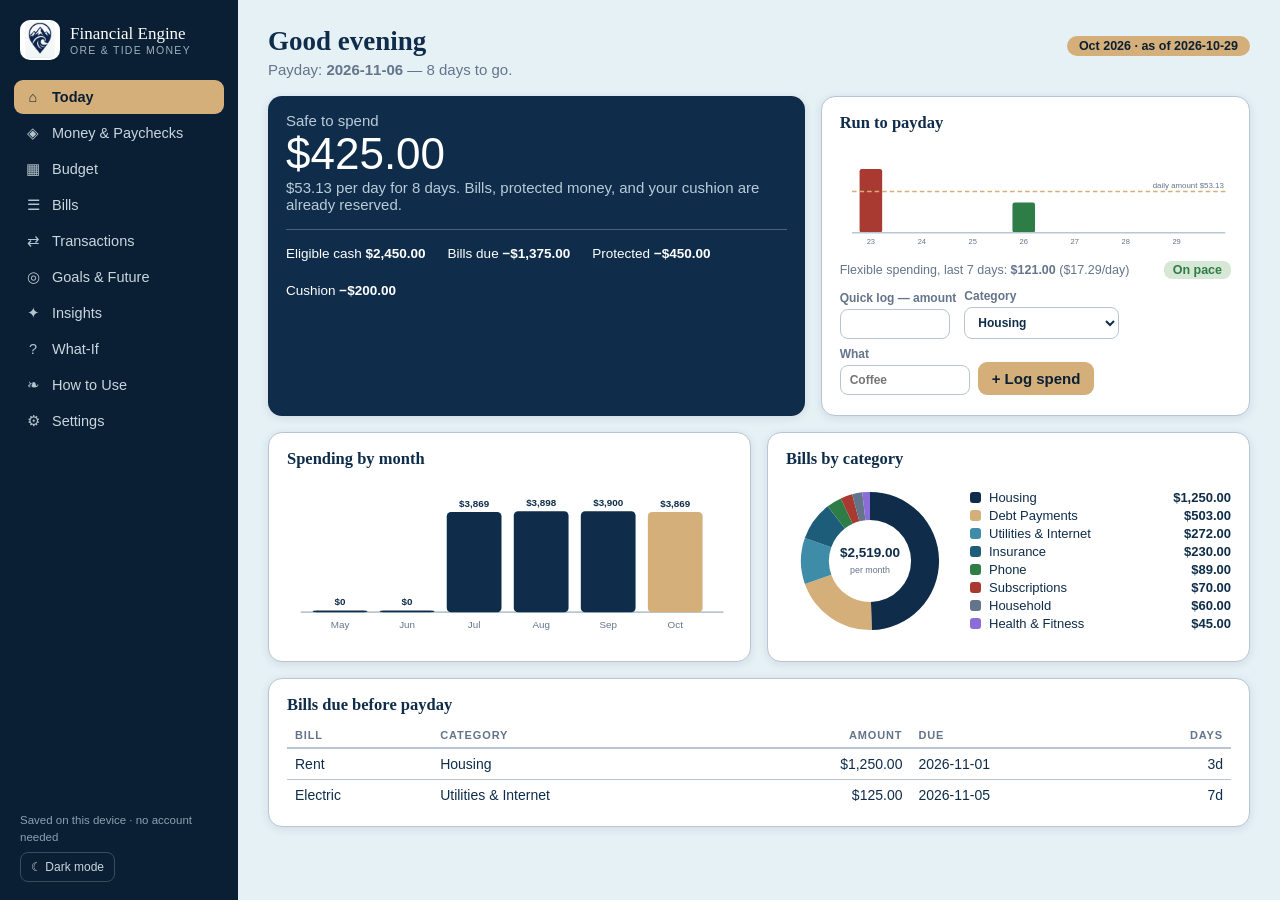
==== index.html @ 170adc19 "Rename financial-engine-app.html to index.html" ====
<!DOCTYPE html>
<html lang="en">
<head>
<meta charset="UTF-8">
<meta name="viewport" content="width=device-width, initial-scale=1.0">
<link rel="icon" href="[data-uri]">
<title>Ore &amp; Tide Financial Engine — Your Financial Roadmap</title>
<style>
:root{
  --bg:#E6F1F6; --panel:#FFFFFF; --panel2:#F5F7F9; --ink:#0F2D4A; --ink2:#64748B;
  --line:#B7C6D2; --gold:#D4AF7A; --gold-soft:#F7ECD9; --green:#2E7D46; --green-bg:#D6E7D6;
  --red:#A83A32; --red-bg:#F6DEDB; --navy:#0F2D4A; --navy-d:#0A1F33; --accent:#0F2D4A;
  --shadow:0 2px 10px rgba(18,34,46,.10); --radius:14px;
}
body.dark{
  --bg:#081826; --panel:#0F2D4A; --panel2:#14334F; --ink:#EAF2F7; --ink2:#9FB4C4;
  --line:#2A4258; --gold:#D4AF7A; --gold-soft:#3A3220; --green:#5CB87A; --green-bg:#1E3A2A;
  --red:#E08A83; --red-bg:#402825; --accent:#D4AF7A; --shadow:0 2px 10px rgba(0,0,0,.4);
}
*{box-sizing:border-box}
html,body{margin:0;padding:0}
body{background:var(--bg);color:var(--ink);font-family:-apple-system,"Segoe UI",Roboto,Helvetica,Arial,sans-serif;font-size:15px}
h1,h2,h3,.serif{font-family:Georgia,"Times New Roman",serif}
a{color:var(--gold)}
button{font:inherit;cursor:pointer}
input,select{font:inherit;color:var(--ink);background:var(--panel);border:1px solid var(--line);border-radius:8px;padding:7px 9px}
input:focus,select:focus{outline:2px solid var(--gold);outline-offset:0}
.wrap{display:flex;min-height:100vh}
/* ---------- sidebar ---------- */
.side{width:238px;flex:0 0 238px;background:var(--navy-d);color:#DCE5EC;display:flex;flex-direction:column;padding:18px 14px;position:sticky;top:0;height:100vh}
body.dark .side{background:#0B1219}
.brand{display:flex;gap:10px;align-items:center;padding:2px 6px 14px}
.brand .mark{width:40px;height:40px;border-radius:10px;object-fit:cover;background:#fff;padding:2px}
.brand .bname{font-family:Georgia,serif;font-size:17px;line-height:1.15;color:#fff}
.brand .bsub{font-size:10.5px;letter-spacing:.12em;text-transform:uppercase;color:#9FB0BC}
.nav{display:flex;flex-direction:column;gap:2px;margin-top:6px}
.nav button{display:flex;align-items:center;gap:10px;background:none;border:0;color:#C9D6DF;text-align:left;padding:9px 10px;border-radius:9px;font-size:14.5px}
.nav button:hover{background:rgba(255,255,255,.07)}
.nav button.on{background:var(--gold);color:#0A1F33;font-weight:600}
.nav .ico{width:18px;text-align:center;opacity:.9}
.side .foot{margin-top:auto;font-size:11.5px;color:#8CA0AE;line-height:1.5;padding:8px 6px 0}
.side .foot button{background:none;border:1px solid #3A4C5B;color:#C9D6DF;border-radius:8px;padding:5px 10px;font-size:12px;margin-top:6px}
/* ---------- main ---------- */
.main{flex:1;padding:26px 30px 60px;max-width:1180px;margin:0 auto;width:100%}
.view{display:none}
.view.on{display:block}
.vhead{display:flex;align-items:baseline;justify-content:space-between;gap:14px;flex-wrap:wrap;margin-bottom:4px}
.vhead h2{font-size:27px;margin:0}
.vsub{color:var(--ink2);margin:2px 0 18px}
.grid{display:grid;gap:16px}
.g2{grid-template-columns:repeat(2,1fr)}
.g3{grid-template-columns:repeat(3,1fr)}
.g4{grid-template-columns:repeat(4,1fr)}
@media(max-width:980px){.g4{grid-template-columns:repeat(2,1fr)}.g3{grid-template-columns:1fr}.g2{grid-template-columns:1fr}
  .side{width:64px;flex-basis:64px;padding:14px 8px}.side .bname,.side .bsub,.side .foot,.nav button span.lbl{display:none}
  .nav button{justify-content:center}.main{padding:18px 14px 50px}}
.card{background:var(--panel);border:1px solid var(--line);border-radius:var(--radius);box-shadow:var(--shadow);padding:16px 18px}
.card h3{margin:0 0 8px;font-size:16.5px}
.kpi .lab{font-size:11px;letter-spacing:.1em;text-transform:uppercase;color:var(--ink2);font-weight:700}
.kpi .val{font-size:29px;font-weight:700;margin-top:3px;font-family:Georgia,serif}
.kpi .note{font-size:12.5px;color:var(--ink2);margin-top:2px}
.hero{background:var(--navy);color:#fff;border:none}
body.dark .hero{background:#0E1A24}
.hero .lab{color:#B9CBD8}
.hero .val{color:#fff;font-size:44px}
.hero .note{color:#B9CBD8}
.pill{display:inline-block;background:var(--gold);color:#0A1F33;font-weight:700;border-radius:999px;padding:3px 12px;font-size:12.5px}
.ok{color:var(--green)} .bad{color:var(--red)}
.badge-ok{background:var(--green-bg);color:var(--green);border-radius:8px;padding:2px 9px;font-weight:700;font-size:12.5px}
.badge-bad{background:var(--red-bg);color:var(--red);border-radius:8px;padding:2px 9px;font-weight:700;font-size:12.5px}
table{width:100%;border-collapse:collapse;font-size:14px}
th{ text-align:left;font-size:11px;letter-spacing:.08em;text-transform:uppercase;color:var(--ink2);padding:6px 8px;border-bottom:2px solid var(--line)}
td{padding:7px 8px;border-bottom:1px solid var(--line);vertical-align:middle}
tr:last-child td{border-bottom:none}
.num{text-align:right;font-variant-numeric:tabular-nums}
.btn{background:var(--navy);color:#fff;border:0;border-radius:9px;padding:8px 14px;font-weight:600}
body.dark .btn{background:var(--gold);color:#0A1F33}
.btn.gold{background:var(--gold);color:#0A1F33}
.btn.ghost{background:none;color:var(--ink);border:1px solid var(--line)}
.btn.sm{padding:4px 10px;font-size:13px;border-radius:7px}
.btn.danger{background:none;color:var(--red);border:1px solid var(--red)}
form.row{display:flex;gap:8px;flex-wrap:wrap;align-items:end;margin:10px 0 4px}
form.row label{display:flex;flex-direction:column;gap:4px;font-size:12px;font-weight:600;color:var(--ink2)}
.progress{height:12px;background:var(--panel2);border-radius:99px;overflow:hidden}
.progress>i{display:block;height:100%;background:var(--gold)}
.bar-note{font-size:12px;color:var(--ink2)}
.meter{height:10px;background:var(--panel2);border-radius:99px;overflow:hidden}
.meter>i{display:block;height:100%;background:var(--green)}
.meter.hot>i{background:var(--red)}
.callout{background:var(--panel2);border:1px solid var(--line);border-radius:var(--radius);padding:13px 16px;font-size:14px}
.callout b{color:var(--ink)}
ul.tight{margin:6px 0;padding-left:19px} ul.tight li{margin:4px 0}
.small{font-size:12.5px;color:var(--ink2)}
.hr{height:1px;background:var(--line);margin:16px 0}
.tag{font-size:11px;font-weight:700;letter-spacing:.06em;text-transform:uppercase;background:var(--panel2);border:1px solid var(--line);padding:2px 8px;border-radius:99px;color:var(--ink2)}
select.cadence{font-weight:700}
svg text{font-family:-apple-system,"Segoe UI",Roboto,Arial,sans-serif}
@media print{.side{display:none}.main{padding:0}.card{box-shadow:none}}
</style>
</head>
<body>
<div class="wrap">
  <aside class="side">
    <div class="brand">
      <img class="mark" src="[data-uri]" alt="Ore &amp; Tide logo">
      <div>
        <div class="bname">Financial Engine</div>
        <div class="bsub">Ore &amp; Tide Money</div>
      </div>
    </div>
    <nav class="nav" id="nav"></nav>
    <div class="foot">
      <div id="savedNote">Saved on this device · no account needed</div>
      <button id="themeBtn" type="button">☾ Dark mode</button>
    </div>
  </aside>
  <main class="main" id="main"></main>
</div>
<script>
"use strict";
/* ============================================================
   Ore & Tide Financial Engine — single-file app
   All data lives in this browser (localStorage). No account,
   no server, works offline. Sample household is fictional.
   ============================================================ */
const LS_KEY = "oreandtide.engine.v1";
const uid = () => Math.random().toString(36).slice(2, 10);
const todayISO = () => { const d = new Date(); return d.getFullYear() + "-" +
  String(d.getMonth() + 1).padStart(2, "0") + "-" + String(d.getDate()).padStart(2, "0"); };
const P = s => { const [y, m, d] = s.split("-").map(Number); return new Date(y, m - 1, d); };
const ISO = d => d.getFullYear() + "-" + String(d.getMonth() + 1).padStart(2, "0") + "-" +
  String(d.getDate()).padStart(2, "0");
const addDays = (s, n) => { const d = P(s); d.setDate(d.getDate() + n); return ISO(d); };
const addMonths = (s, n) => { const d = P(s); d.setMonth(d.getMonth() + n); return ISO(d); };
const daysBetween = (a, b) => Math.round((P(b) - P(a)) / 86400000);
const monthStart = s => s.slice(0, 7) + "-01";
const monthLabel = s => P(s).toLocaleDateString("en-US", { month: "short", year: "numeric" });
const money = n => (n < 0 ? "-$" : "$") + Math.abs(n).toLocaleString("en-US",
  { minimumFractionDigits: 2, maximumFractionDigits: 2 });
const esc = s => String(s ?? "").replace(/[&<>"']/g, c =>
  ({ "&": "&amp;", "<": "&lt;", ">": "&gt;", '"': "&quot;", "'": "&#39;" }[c]));

/* ---------------- sample data (fictional) ---------------- */
function sampleData() {
  const bills = [
    ["Rent", "Housing", 1250, "Monthly", "2026-11-01"],
    ["Electric", "Utilities & Internet", 125, "Monthly", "2026-11-05"],
    ["Streaming Bundle", "Subscriptions", 32, "Monthly", "2026-11-09"],
    ["Music & Apps", "Subscriptions", 18, "Monthly", "2026-11-10"],
    ["Water & Sewer", "Utilities & Internet", 68, "Monthly", "2026-11-12"],
    ["Internet", "Utilities & Internet", 79, "Monthly", "2026-11-14"],
    ["Gym", "Health & Fitness", 45, "Monthly", "2026-11-15"],
    ["Phone", "Phone", 89, "Monthly", "2026-11-16"],
    ["Auto Insurance", "Insurance", 230, "Monthly", "2026-11-18"],
    ["Student Loan", "Debt Payments", 328, "Monthly", "2026-11-20"],
    ["Credit Card Minimum", "Debt Payments", 175, "Monthly", "2026-11-22"],
    ["Cloud Storage", "Subscriptions", 240, "Annual", "2026-12-05"],
    ["Storage Unit", "Household", 180, "Quarterly", "2026-12-12"],
  ].map(([name, category, amount, freq, due]) =>
    ({ id: uid(), name, category, amount, freq, due, paid: false }));
  const cats = [
    ["Housing", 1250], ["Utilities & Internet", 275], ["Groceries", 650], ["Dining", 200],
    ["Transportation", 150], ["Fuel", 180], ["Insurance", 230], ["Phone", 89],
    ["Subscriptions", 75], ["Household", 130], ["Personal Care", 90], ["Entertainment", 140],
    ["Pets", 65], ["Health & Fitness", 145], ["Gifts", 75], ["Debt Payments", 525],
    ["Emergency Savings", 300], ["Future Expenses", 250], ["Miscellaneous", 75],
  ].map(([name, budget]) => ({ id: uid(), name, budget }));
  const tx = [];
  const spend = [
    ["Groceries", [148, 162, 139, 171], "Fixed"], ["Fuel", [52, 48, 55], "Fixed"],
    ["Dining", [42, 58, 36], "Flexible"], ["Entertainment", [28, 45], "Flexible"],
    ["Household", [64, 38], "Fixed"], ["Personal Care", [35, 29], "Flexible"],
    ["Pets", [58], "Fixed"], ["Transportation", [46, 39], "Fixed"],
    ["Miscellaneous", [24, 31], "Flexible"], ["Health & Fitness", [52], "Fixed"],
  ];
  for (let m = 0; m < 4; m++) {
    const base = new Date(2026, 6 + m, 1); // Jul..Oct 2026
    spend.forEach(([cat, amts, kind], ci) => amts.forEach((a, i) => {
      const day = 2 + ((ci * 3 + i * 6 + m * 2) % 26);
      const dt = new Date(base.getFullYear(), base.getMonth(), Math.min(day, 28));
      tx.push({ id: uid(), date: ISO(dt), desc: cat + " (sample)", category: cat,
                dir: "Out", amount: Math.round(a * (1 + ((m + i) % 3) * 0.04)), kind });
    }));
    // big monthly outs so monthly totals look like a real household
    tx.push({ id: uid(), date: ISO(new Date(2026, 6 + m, 1)), desc: "Rent (sample)",
              category: "Housing", dir: "Out", amount: 1250, kind: "Fixed" });
    tx.push({ id: uid(), date: ISO(new Date(2026, 6 + m, 20)), desc: "Debt payments (sample)",
              category: "Debt Payments", dir: "Out", amount: 503, kind: "Fixed" });
    tx.push({ id: uid(), date: ISO(new Date(2026, 6 + m, 15)), desc: "Utilities & bills (sample)",
              category: "Utilities & Internet", dir: "Out", amount: 361, kind: "Fixed" });
    tx.push({ id: uid(), date: ISO(new Date(2026, 6 + m, 9)), desc: "Insurance & phone (sample)",
              category: "Insurance", dir: "Out", amount: 319, kind: "Fixed" });
  }
  return {
    settings: { asOf: "2026-10-29", cushion: 200, paychecksPerYear: 26, cadence: "Monthly",
                dark: false },
    accounts: [
      { id: uid(), name: "Everyday Checking", balance: 625.40, counts: true },
      { id: uid(), name: "Bills Checking", balance: 1824.60, counts: true },
      { id: uid(), name: "Emergency Savings", balance: 3650.00, counts: false },
    ],
    paychecks: [
      { id: uid(), date: "2026-10-09", amount: 2445, received: true },
      { id: uid(), date: "2026-10-23", amount: 2455, received: true },
      { id: uid(), date: "2026-11-06", amount: 2450, received: false },
      { id: uid(), date: "2026-11-20", amount: 2450, received: false },
      { id: uid(), date: "2026-12-04", amount: 2450, received: false },
    ],
    bills, categories: cats, transactions: tx,
    future: [
      { id: uid(), name: "Car Insurance (6-month premium)", target: 700, saved: 250, due: "2026-11-03" },
      { id: uid(), name: "Holiday Gifts", target: 600, saved: 150, due: "2026-12-20" },
      { id: uid(), name: "Car Registration", target: 220, saved: 60, due: "2027-03-15" },
    ],
    goals: [
      { id: uid(), name: "Emergency Fund", target: 8000, saved: 3650, date: "2027-06-30" },
      { id: uid(), name: "Vacation", target: 2400, saved: 850, date: "2027-05-15" },
      { id: uid(), name: "New Tires", target: 900, saved: 300, date: "2027-01-31" },
    ],
  };
}

/* ---------------- state ---------------- */
let S;
function load() {
  try { const raw = localStorage.getItem(LS_KEY); S = raw ? JSON.parse(raw) : sampleData(); }
  catch (e) { S = sampleData(); }
  if (!S.settings) S = sampleData();
}
let storageOK = true;
function save() {
  try { localStorage.setItem(LS_KEY, JSON.stringify(S)); }
  catch (e) { storageOK = false; }
  const n = document.getElementById("savedNote");
  if (n) n.textContent = storageOK
    ? "Saved on this device · " + new Date().toLocaleTimeString("en-US",
        { hour: "numeric", minute: "2-digit" })
    : "This viewer can't save changes — open the file in a browser tab to keep your edits.";
}

/* ---------------- the engine ---------------- */
function monthlyEquivalent(b) {
  return { Weekly: b.amount * 52 / 12, Biweekly: b.amount * 26 / 12, Monthly: b.amount,
           Quarterly: b.amount / 3, Annual: b.amount / 12 }[b.freq] ?? b.amount;
}
function nextPayday() {
  const fut = S.paychecks.filter(p => !p.received && p.date >= S.settings.asOf)
    .sort((a, b) => a.date < b.date ? -1 : 1);
  if (fut.length) return fut[0].date;
  const any = S.paychecks.filter(p => p.date >= S.settings.asOf)
    .sort((a, b) => a.date < b.date ? -1 : 1);
  return any.length ? any[0].date : addDays(S.settings.asOf, 14);
}
function engine() {
  const asOf = S.settings.asOf, payday = nextPayday();
  const days = Math.max(1, daysBetween(asOf, payday));
  const eligible = S.accounts.filter(a => a.counts)
    .reduce((t, a) => t + (+a.balance || 0), 0);
  const dueBills = S.bills.filter(b => !b.paid && b.due >= asOf && b.due < payday);
  const billsDue = dueBills.reduce((t, b) => t + (+b.amount || 0), 0);
  const protectedDue = S.future.filter(f => f.due >= asOf && f.due < payday)
    .reduce((t, f) => t + Math.max(0, (+f.target || 0) - (+f.saved || 0)), 0);
  const sts = eligible - billsDue - protectedDue - (+S.settings.cushion || 0);
  const flex7 = S.transactions.filter(t => t.dir === "Out" && t.kind === "Flexible" &&
    t.date >= addDays(asOf, -6) && t.date <= asOf)
    .reduce((t, x) => t + (+x.amount || 0), 0);
  return { asOf, payday, days, eligible, dueBills, billsDue, protectedDue,
           sts, perDay: sts > 0 ? sts / days : 0,
           shortfall: Math.max(0, -sts), flex7, flexAvg: flex7 / 7,
           onPace: sts <= 0 ? false : (flex7 / 7) <= (sts / days) };
}
function monthlyIncome() {
  const fut = S.paychecks.filter(p => !p.received);
  const pool = fut.length ? fut : S.paychecks;
  const typical = pool.length ? pool.reduce((t, p) => t + (+p.amount || 0), 0) / pool.length : 0;
  return { typical, monthly: typical * (+S.settings.paychecksPerYear || 26) / 12 };
}
function cadencePeriods() {
  return { "Monthly": 12, "Semi-monthly": 24,
           "Per paycheck": (+S.settings.paychecksPerYear || 26) }[S.settings.cadence] || 12;
}
function monthOut(monthPrefix) {
  return S.transactions.filter(t => t.dir === "Out" && t.date.startsWith(monthPrefix))
    .reduce((t, x) => t + (+x.amount || 0), 0);
}
function catMonthOut(cat, monthPrefix) {
  return S.transactions.filter(t => t.dir === "Out" && t.category === cat &&
    t.date.startsWith(monthPrefix)).reduce((t, x) => t + (+x.amount || 0), 0);
}
</script>
<script>
/* ---------------- charts (inline SVG) ---------------- */
function barChartSVG(pairs, color) {
  const w = 520, h = 190, base = 158, max = Math.max(...pairs.map(p => p[1]), 1);
  let bars = "", labels = "";
  const bw = Math.min(64, (w - 40) / pairs.length - 14);
  pairs.forEach(([lab, v], i) => {
    const x = 30 + i * ((w - 50) / pairs.length), bh = Math.max(2, (v / max) * 118);
    bars += `<rect x="${x}" y="${base - bh}" width="${bw}" height="${bh}" rx="5"
      fill="${i === pairs.length - 1 ? "var(--gold)" : (color || "var(--navy)")}"></rect>`;
    labels += `<text x="${x + bw / 2}" y="${base + 18}" text-anchor="middle" font-size="11.5"
      fill="var(--ink2)">${esc(lab)}</text>
      <text x="${x + bw / 2}" y="${base - bh - 6}" text-anchor="middle" font-size="11.5"
      font-weight="700" fill="var(--ink)">$${Math.round(v).toLocaleString()}</text>`;
  });
  return `<svg viewBox="0 0 ${w} ${h}" width="100%" role="img">
    <line x1="16" y1="${base}" x2="${w - 10}" y2="${base}" stroke="var(--line)" stroke-width="2"/>
    ${bars}${labels}</svg>`;
}
function donutSVG(pairs) {
  const total = pairs.reduce((t, p) => t + p[1], 0) || 1;
  const cols = ["#0F2D4A", "#D4AF7A", "#3E8CA7", "#1E5D7A", "#2E7D46", "#A83A32", "#64748B", "#8A6DD6"];
  let a = -Math.PI / 2, paths = "";
  const cx = 90, cy = 90, r = 74, ir = 44;
  pairs.forEach(([lab, v], i) => {
    if (v <= 0) return;
    const a2 = a + (v / total) * Math.PI * 2, large = (a2 - a) > Math.PI ? 1 : 0;
    const p = (ang, rad) => [cx + rad * Math.cos(ang), cy + rad * Math.sin(ang)];
    const [x1, y1] = p(a, r), [x2, y2] = p(a2, r), [x3, y3] = p(a2, ir), [x4, y4] = p(a, ir);
    paths += `<path d="M${x1},${y1} A${r},${r} 0 ${large} 1 ${x2},${y2} L${x3},${y3} A${ir},${ir} 0 ${large} 0 ${x4},${y4} Z" fill="${cols[i % cols.length]}"></path>`;
    a = a2;
  });
  const legend = pairs.map(([lab, v], i) =>
    `<div style="display:flex;align-items:center;gap:8px;margin:3px 0;font-size:13px">
      <span style="width:11px;height:11px;border-radius:3px;background:${cols[i % cols.length]};display:inline-block"></span>
      <span style="flex:1">${esc(lab)}</span><b>${money(v)}</b></div>`).join("");
  return `<div style="display:flex;gap:16px;align-items:center;flex-wrap:wrap">
    <svg viewBox="0 0 180 180" width="168" height="168" role="img">${paths}
      <text x="90" y="86" text-anchor="middle" font-size="14.5" font-weight="700" fill="var(--ink)">${money(total)}</text>
      <text x="90" y="103" text-anchor="middle" font-size="9.5" fill="var(--ink2)">per month</text></svg>
    <div style="flex:1;min-width:170px">${legend}</div></div>`;
}
function runToPaydaySVG(e) {
  const start = S.paychecks.filter(p => p.received && p.date <= e.asOf)
    .sort((a, b) => a.date < b.date ? 1 : -1)[0];
  const startDate = start ? start.date : addDays(e.asOf, -13);
  const days = [];
  for (let d = startDate; d <= e.asOf; d = addDays(d, 1)) {
    const spent = S.transactions.filter(t => t.dir === "Out" && t.kind === "Flexible" &&
      t.date === d).reduce((t, x) => t + (+x.amount || 0), 0);
    days.push([d.slice(8), spent]);
  }
  const w = 520, h = 150, base = 122, max = Math.max(e.perDay * 1.6, ...days.map(d => d[1]), 1);
  const bw = Math.max(8, Math.min(30, (w - 50) / Math.max(days.length, 1) - 8));
  let bars = "", labels = "";
  days.forEach(([lab, v], i) => {
    const x = 26 + i * ((w - 46) / Math.max(days.length, 1)), bh = Math.max(1, (v / max) * 88);
    bars += `<rect x="${x}" y="${base - bh}" width="${bw}" height="${bh}" rx="3"
      fill="${v > e.perDay ? "var(--red)" : "var(--green)"}"></rect>`;
    if (i % 2 === 0 || days.length <= 8) labels += `<text x="${x + bw / 2}" y="${base + 15}"
      text-anchor="middle" font-size="10" fill="var(--ink2)">${lab}</text>`;
  });
  const dy = base - (e.perDay / max) * 88;
  return `<svg viewBox="0 0 ${w} ${h}" width="100%" role="img">${bars}
    <line x1="16" y1="${dy}" x2="${w - 8}" y2="${dy}" stroke="var(--gold)" stroke-width="2" stroke-dasharray="6 4"/>
    <text x="${w - 10}" y="${dy - 5}" text-anchor="end" font-size="10.5" fill="var(--ink2)">daily amount ${money(e.perDay)}</text>
    <line x1="16" y1="${base}" x2="${w - 8}" y2="${base}" stroke="var(--line)" stroke-width="2"/>${labels}</svg>`;
}

/* ---------------- views ---------------- */
const VIEWS = [
  ["today", "⌂", "Today"], ["money", "◈", "Money & Paychecks"], ["budget", "▦", "Budget"],
  ["bills", "☰", "Bills"], ["transactions", "⇄", "Transactions"], ["goals", "◎", "Goals & Future"],
  ["insights", "✦", "Insights"], ["whatif", "?", "What-If"], ["help", "❧", "How to Use"],
  ["settings", "⚙", "Settings"],
];
let curView = "today";

function vToday() {
  const e = engine();
  const greet = (() => { const h = new Date().getHours();
    return h < 12 ? "Good morning" : h < 18 ? "Good afternoon" : "Good evening"; })();
  const months = [];
  for (let i = 5; i >= 0; i--) {
    const ms = monthStart(addMonths(monthStart(e.asOf), -i));
    months.push([monthLabel(ms).split(" ")[0], monthOut(ms.slice(0, 7))]);
  }
  const byCat = {};
  S.bills.forEach(b => byCat[b.category] = (byCat[b.category] || 0) + monthlyEquivalent(b));
  const catPairs = Object.entries(byCat).sort((a, b) => b[1] - a[1]);
  const dueRows = e.dueBills.length ? e.dueBills.map(b =>
    `<tr><td>${esc(b.name)}</td><td>${esc(b.category)}</td><td class="num">${money(b.amount)}</td>
     <td>${esc(b.due)}</td><td class="num">${daysBetween(e.asOf, b.due)}d</td></tr>`).join("")
    : `<tr><td colspan="5" class="small">No bills due before payday. Enjoy that.</td></tr>`;
  return `
  <div class="vhead"><h2>${greet}</h2><span class="pill">${esc(monthLabel(e.asOf))} · as of ${esc(e.asOf)}</span></div>
  <p class="vsub">Payday: <b>${esc(e.payday)}</b> — ${e.days} day${e.days === 1 ? "" : "s"} to go.</p>
  <div class="grid g2" style="grid-template-columns:1.25fr 1fr">
    <div class="card hero">
      <div class="lab">Safe to spend</div>
      <div class="val">${money(Math.max(0, e.sts))}</div>
      <div class="note">${e.sts < 0
        ? `Shortfall: bills due before payday exceed eligible cash by ${money(e.shortfall)}. The Engine shows it plainly — no borrowing from next month.`
        : `${money(e.perDay)} per day for ${e.days} days. Bills, protected money, and your cushion are already reserved.`}</div>
      <div class="hr" style="background:rgba(255,255,255,.25)"></div>
      <div style="display:flex;gap:22px;flex-wrap:wrap;font-size:13.5px">
        <span>Eligible cash <b>${money(e.eligible)}</b></span>
        <span>Bills due <b>−${money(e.billsDue)}</b></span>
        <span>Protected <b>−${money(e.protectedDue)}</b></span>
        <span>Cushion <b>−${money(+S.settings.cushion || 0)}</b></span>
      </div>
    </div>
    <div class="card">
      <h3>Run to payday</h3>
      ${runToPaydaySVG(e)}
      <div style="display:flex;justify-content:space-between;align-items:center;margin-top:4px">
        <span class="small">Flexible spending, last 7 days: <b>${money(e.flex7)}</b> (${money(e.flexAvg)}/day)</span>
        ${e.sts <= 0 ? `<span class="badge-bad">No room — see above</span>`
          : e.onPace ? `<span class="badge-ok">On pace</span>` : `<span class="badge-bad">Running hot</span>`}
      </div>
      <form class="row" id="quickLog">
        <label>Quick log — amount <input required type="number" step="0.01" min="0" name="amount" style="width:110px"></label>
        <label>Category <select name="category">${S.categories.map(c =>
          `<option>${esc(c.name)}</option>`).join("")}</select></label>
        <label>What <input name="desc" placeholder="Coffee" style="width:130px"></label>
        <button class="btn gold" type="submit">+ Log spend</button>
      </form>
    </div>
  </div>
  <div class="grid g2" style="margin-top:16px">
    <div class="card"><h3>Spending by month</h3>${barChartSVG(months)}</div>
    <div class="card"><h3>Bills by category</h3>${donutSVG(catPairs)}</div>
  </div>
  <div class="card" style="margin-top:16px">
    <h3>Bills due before payday</h3>
    <table><tr><th>Bill</th><th>Category</th><th class="num">Amount</th><th>Due</th><th class="num">Days</th></tr>${dueRows}</table>
  </div>`;
}

function vMoney() {
  const { typical, monthly } = monthlyIncome();
  const accRows = S.accounts.map(a => `<tr>
    <td><input value="${esc(a.name)}" data-acc="name" data-id="${a.id}" style="width:170px"></td>
    <td class="num"><input type="number" step="0.01" value="${a.balance}" data-acc="balance" data-id="${a.id}" style="width:120px;text-align:right"></td>
    <td><input type="checkbox" ${a.counts ? "checked" : ""} data-acc="counts" data-id="${a.id}"> counts toward Safe to Spend</td>
    <td><button class="btn sm danger" data-del-acc="${a.id}">Delete</button></td></tr>`).join("");
  const payRows = S.paychecks.slice().sort((a, b) => a.date < b.date ? -1 : 1).map(p => `<tr>
    <td>${esc(p.date)}</td><td class="num">${money(p.amount)}</td>
    <td>${p.received ? '<span class="tag">Received</span>' : '<span class="tag">Future</span>'}</td>
    <td>${p.received ? "" : `<button class="btn sm" data-recv="${p.id}">Mark received</button>`}
        <button class="btn sm danger" data-del-pay="${p.id}">Delete</button></td></tr>`).join("");
  return `
  <div class="vhead"><h2>Money &amp; Paychecks</h2></div>
  <p class="vsub">Only accounts marked “counts” feed Safe to Spend. Protected savings and investments stay out — on purpose.</p>
  <div class="card"><h3>Accounts</h3>
    <table><tr><th>Account</th><th class="num">Balance</th><th>Safe to Spend?</th><th></th></tr>${accRows}</table>
    <form class="row" id="addAcc">
      <label>Name <input required name="name" placeholder="Everyday Checking"></label>
      <label>Balance <input required type="number" step="0.01" name="balance" style="width:120px"></label>
      <label>Counts <select name="counts"><option value="1">Yes</option><option value="0">No</option></select></label>
      <button class="btn" type="submit">+ Add account</button>
    </form>
  </div>
  <div class="card" style="margin-top:16px"><h3>Paychecks</h3>
    <p class="small">Typical net paycheck: <b>${money(typical)}</b> · Planned monthly income: <b>${money(monthly)}</b>
    (${esc(String(S.settings.paychecksPerYear))} paychecks/year — change in Settings.)</p>
    <table><tr><th>Date</th><th class="num">Net amount</th><th>Status</th><th></th></tr>${payRows}</table>
    <form class="row" id="addPay">
      <label>Date <input required type="date" name="date"></label>
      <label>Net amount <input required type="number" step="0.01" name="amount" style="width:120px"></label>
      <label>Status <select name="received"><option value="0">Future</option><option value="1">Received</option></select></label>
      <button class="btn" type="submit">+ Add paycheck</button>
    </form>
  </div>`;
}

function vBudget() {
  const per = cadencePeriods(), inc = monthlyIncome();
  const totMonthly = S.categories.reduce((t, c) => t + (+c.budget || 0), 0);
  const rows = S.categories.map(c => {
    const cur = catMonthOut(c.name, S.settings.asOf.slice(0, 7));
    return `<tr><td>${esc(c.name)}</td>
      <td class="num"><input type="number" step="1" min="0" value="${c.budget}" data-cat="${c.id}" style="width:96px;text-align:right"></td>
      <td class="num">${money((+c.budget || 0) * 12 / per)}</td>
      <td class="num">${money(cur)}</td>
      <td>${cur > (+c.budget || 0) ? '<span class="badge-bad">Over</span>' : '<span class="badge-ok">Within</span>'}</td></tr>`;
  }).join("");
  return `
  <div class="vhead"><h2>Budget Planner</h2>
    <label class="small">View budget by&nbsp;
      <select class="cadence" id="cadenceSel">
        ${["Monthly", "Semi-monthly", "Per paycheck"].map(o =>
          `<option ${S.settings.cadence === o ? "selected" : ""}>${o}</option>`).join("")}
      </select></label></div>
  <p class="vsub">Same plan, three lenses. Column 3 restates every category at the cadence you picked.</p>
  <div class="grid g3">
    <div class="card kpi"><div class="lab">Income this period</div><div class="val">${money(inc.monthly * 12 / per)}</div></div>
    <div class="card kpi"><div class="lab">Budgeted this period</div><div class="val">${money(totMonthly * 12 / per)}</div></div>
    <div class="card kpi"><div class="lab">Surplus this period</div><div class="val">${money(inc.monthly * 12 / per - totMonthly * 12 / per)}</div>
      <div class="note">Monthly view: income ${money(inc.monthly)} · budget ${money(totMonthly)} · surplus ${money(inc.monthly - totMonthly)}</div></div>
  </div>
  <div class="card" style="margin-top:16px">
    <table><tr><th>Category</th><th class="num">Monthly budget (edit)</th><th class="num">Budget this period</th><th class="num">Spent this month</th><th></th></tr>${rows}
    <tr><td><b>TOTAL</b></td><td class="num"><b>${money(totMonthly)}</b></td><td class="num"><b>${money(totMonthly * 12 / per)}</b></td><td></td><td></td></tr></table>
  </div>`;
}

function vBills() {
  const e = engine();
  const rows = S.bills.slice().sort((a, b) => a.due < b.due ? -1 : 1).map(b => {
    const st = b.paid ? "Paid" : b.due < e.asOf ? "Overdue"
      : (b.due >= e.asOf && b.due < e.payday) ? "Due before payday"
      : b.due < addDays(e.asOf, 30) ? "Due in 30 days" : "Scheduled";
    return `<tr><td>${esc(b.name)}</td><td>${esc(b.category)}</td>
      <td class="num">${money(b.amount)}</td><td>${esc(b.freq)}</td><td>${esc(b.due)}</td>
      <td class="num">${money(monthlyEquivalent(b))}</td><td>${st}</td>
      <td>${b.paid ? "" : `<button class="btn sm" data-paid="${b.id}">Mark paid</button>`}
          <button class="btn sm danger" data-del-bill="${b.id}">Delete</button></td></tr>`;
  }).join("");
  return `
  <div class="vhead"><h2>Bills &amp; Subscriptions</h2></div>
  <p class="vsub">Bills due before payday are reserved at full value in Safe to Spend. Marking one paid advances its due date to the next cycle.</p>
  <div class="card">
    <table><tr><th>Bill</th><th>Category</th><th class="num">Amount</th><th>Frequency</th><th>Next due</th><th class="num">Monthly equiv.</th><th>Status</th><th></th></tr>${rows}</table>
    <form class="row" id="addBill">
      <label>Name <input required name="name"></label>
      <label>Category <input required name="category" placeholder="Utilities &amp; Internet"></label>
      <label>Amount <input required type="number" step="0.01" name="amount" style="width:100px"></label>
      <label>Frequency <select name="freq"><option>Monthly</option><option>Weekly</option><option>Biweekly</option><option>Quarterly</option><option>Annual</option></select></label>
      <label>Next due <input required type="date" name="due"></label>
      <button class="btn" type="submit">+ Add bill</button>
    </form>
  </div>`;
}
</script>
<script>
function vTransactions() {
  const rows = S.transactions.slice().sort((a, b) => a.date < b.date ? 1 : -1).slice(0, 120).map(t =>
    `<tr><td>${esc(t.date)}</td><td>${esc(t.desc)}</td><td>${esc(t.category)}</td>
     <td>${esc(t.dir)}</td><td>${esc(t.kind || "")}</td>
     <td class="num">${t.dir === "Out" ? "−" : "+"}${money(t.amount).slice(0)}</td>
     <td><button class="btn sm danger" data-del-tx="${t.id}">Delete</button></td></tr>`).join("");
  return `
  <div class="vhead"><h2>Transactions</h2></div>
  <p class="vsub">Manual entry, on purpose — ten minutes a week keeps it current. Category names should match your Budget categories so actuals roll up. Mark flexible spending as <b>Flexible</b>: the Today pace check watches it.</p>
  <div class="card">
    <form class="row" id="addTx">
      <label>Date <input required type="date" name="date" value="${esc(S.settings.asOf)}"></label>
      <label>What <input required name="desc" placeholder="Groceries"></label>
      <label>Category <select name="category">${S.categories.map(c => `<option>${esc(c.name)}</option>`).join("")}</select></label>
      <label>In / Out <select name="dir"><option>Out</option><option>In</option></select></label>
      <label>Kind <select name="kind"><option>Flexible</option><option>Fixed</option></select></label>
      <label>Amount <input required type="number" step="0.01" min="0" name="amount" style="width:110px"></label>
      <button class="btn" type="submit">+ Add</button>
    </form>
    <table><tr><th>Date</th><th>What</th><th>Category</th><th>Dir</th><th>Kind</th><th class="num">Amount</th><th></th></tr>${rows}</table>
    <p class="small">Showing the most recent 120 entries.</p>
  </div>`;
}

function goalCard(g, isFuture) {
  const when = g.date || g.due;
  const pct = Math.min(100, Math.round((+g.saved || 0) / Math.max(1, +g.target || 1) * 100));
  const months = Math.max(1, Math.round(daysBetween(S.settings.asOf, when) / 30.44));
  const need = Math.max(0, (+g.target || 0) - (+g.saved || 0));
  return `<div class="card">
    <h3>${esc(g.name)}</h3>
    <div class="progress"><i style="width:${pct}%"></i></div>
    <p style="margin:8px 0 2px"><b>${money(g.saved)}</b> of ${money(g.target)} · ${pct}%</p>
    <p class="small" style="margin:0">Target date ${esc(when)} · still needs ${money(need)} · pace ≈ <b>${money(need / months)}/mo</b></p>
    <form class="row" data-save-form="${isFuture ? "future" : "goal"}" data-id="${g.id}">
      <label>Saved <input type="number" step="0.01" name="saved" value="${g.saved}" style="width:110px"></label>
      <button class="btn sm" type="submit">Update</button>
      <button class="btn sm danger" type="button" data-del-${isFuture ? "future" : "goal"}="${g.id}">Delete</button>
    </form></div>`;
}
function vGoals() {
  return `
  <div class="vhead"><h2>Goals &amp; Future Expenses</h2></div>
  <p class="vsub">Future expenses due before payday are protected in Safe to Spend at their remaining amount — a $600 bill becomes a plan, not a surprise.</p>
  <h3 class="serif" style="margin:14px 0 8px">Savings goals</h3>
  <div class="grid g3">${S.goals.map(g => goalCard(g, false)).join("")}</div>
  <form class="row" id="addGoal">
    <label>Name <input required name="name"></label><label>Target <input required type="number" step="0.01" name="target" style="width:110px"></label>
    <label>Saved <input type="number" step="0.01" name="saved" value="0" style="width:110px"></label>
    <label>By date <input required type="date" name="date"></label>
    <button class="btn" type="submit">+ Add goal</button></form>
  <h3 class="serif" style="margin:20px 0 8px">Future expenses</h3>
  <div class="grid g3">${S.future.map(f => goalCard(f, true)).join("")}</div>
  <form class="row" id="addFuture">
    <label>Name <input required name="name"></label><label>Target <input required type="number" step="0.01" name="target" style="width:110px"></label>
    <label>Saved <input type="number" step="0.01" name="saved" value="0" style="width:110px"></label>
    <label>Due date <input required type="date" name="date"></label>
    <button class="btn" type="submit">+ Add future expense</button></form>`;
}

function vInsights() {
  const inc = monthlyIncome();
  const totB = S.categories.reduce((t, c) => t + (+c.budget || 0), 0);
  const surplus = inc.monthly - totB;
  const mp = S.settings.asOf.slice(0, 7);
  const overs = S.categories.map(c => ({ name: c.name, b: +c.budget || 0, a: catMonthOut(c.name, mp) }))
    .filter(x => x.a > x.b && x.b > 0).sort((a, b) => (b.a - b.b) - (a.a - a.b));
  const e = engine();
  const nextBill = S.bills.filter(b => !b.paid && b.due >= e.asOf)
    .sort((a, b) => a.due < b.due ? -1 : 1)[0];
  return `
  <div class="vhead"><h2>Insights</h2></div>
  <p class="vsub">Read from the same figures as everything else. Prompts, not orders.</p>
  <div class="grid g2">
    <div class="card"><h3>Suggested split of planned surplus</h3>
      <p>Planned monthly surplus: <b>${money(surplus)}</b> (income ${money(inc.monthly)} − budget ${money(totB)}).</p>
      <ul class="tight">
        <li><b>50%</b> to goals &amp; savings — ${money(Math.max(0, surplus) * 0.5)}</li>
        <li><b>30%</b> to future expenses — ${money(Math.max(0, surplus) * 0.3)}</li>
        <li><b>20%</b> kept as buffer — ${money(Math.max(0, surplus) * 0.2)}</li>
      </ul></div>
    <div class="card"><h3>Watch items</h3>
      <ul class="tight">
        <li>Pace: ${e.sts <= 0 ? "no Safe to Spend room right now — see Today." :
          e.onPace ? "on pace — flexible spending is within your daily amount." :
          "running hot — flexible spending is above your daily amount."}</li>
        ${nextBill ? `<li>Next bill: <b>${esc(nextBill.name)}</b> ${money(nextBill.amount)} on ${esc(nextBill.due)}.</li>` : ""}
        <li>${e.dueBills.length} bill(s) totaling ${money(e.billsDue)} are reserved before payday (${esc(e.payday)}).</li>
      </ul></div>
  </div>
  <div class="card" style="margin-top:16px"><h3>Categories over budget this month</h3>
    ${overs.length ? `<table><tr><th>Category</th><th class="num">Budget</th><th class="num">Actual</th><th class="num">Over by</th></tr>
      ${overs.map(o => `<tr><td>${esc(o.name)}</td><td class="num">${money(o.b)}</td><td class="num">${money(o.a)}</td><td class="num">${money(o.a - o.b)}</td></tr>`).join("")}</table>`
      : `<p class="small">Nothing over budget this month. Quietly excellent.</p>`}
  </div>`;
}

function amortize(balance, aprPct, payment) {
  let bal = balance, months = 0, interest = 0; const r = aprPct / 100 / 12;
  while (bal > 0 && months < 600) {
    const i = bal * r; interest += i; bal = bal + i - payment; months++;
    if (payment <= i && bal > balance) break;
  }
  return { months, interest };
}
function vWhatif() {
  return `
  <div class="vhead"><h2>What-If</h2></div>
  <p class="vsub">Test a decision against the same numbers the Dashboard uses — before you commit.</p>
  <div class="grid g2">
    <div class="card"><h3>Test a purchase</h3>
      <form class="row" id="wiBuy">
        <label>Purchase amount <input required type="number" step="0.01" min="0" name="amount" style="width:130px"></label>
        <button class="btn" type="submit">Test it</button></form>
      <div id="wiBuyOut"></div></div>
    <div class="card"><h3>Test a debt payoff</h3>
      <form class="row" id="wiDebt">
        <label>Balance <input required type="number" step="0.01" name="balance" style="width:110px"></label>
        <label>APR % <input required type="number" step="0.01" name="apr" style="width:80px"></label>
        <label>Monthly payment <input required type="number" step="0.01" name="pay" style="width:110px"></label>
        <label>Extra / month <input type="number" step="0.01" name="extra" value="0" style="width:100px"></label>
        <button class="btn" type="submit">Run it</button></form>
      <div id="wiDebtOut"></div></div>
  </div>`;
}

function vHelp() {
  return `
  <div class="vhead"><h2>How to Use</h2></div>
  <p class="vsub">Ten minutes to set up. Ten seconds every morning after that.</p>
  <div class="card">
    <h3>The one idea: Safe to Spend</h3>
    <p>The Engine takes the cash in the accounts you mark as counting, reserves every bill due
    before your next payday at full value, sets aside future expenses coming due and your cushion —
    and what is left is Safe to Spend. If the result is negative it shows $0 and states the shortfall
    plainly. It never borrows from next month to make today look better.</p>
    <h3>Setup, in order</h3>
    <ul class="tight">
      <li><b>Settings</b> — set the “as of” date (update it when you sit down), your cash cushion, and paychecks per year (26 biweekly · 24 twice-monthly · 12 monthly).</li>
      <li><b>Money &amp; Paychecks</b> — list your accounts and balances; mark which count toward Safe to Spend. Add paychecks, past as Received and upcoming as Future.</li>
      <li><b>Bills</b> — one row per obligation with its next due date.</li>
      <li><b>Budget</b> — a monthly budget per category; use the cadence selector to view the plan monthly, semi-monthly, or per paycheck.</li>
      <li><b>Goals &amp; Future</b> — goals with target dates, and irregular expenses (insurance, holidays) as future expenses.</li>
    </ul>
    <h3>The rhythm</h3>
    <ul class="tight">
      <li><b>Each morning:</b> glance at Today — Safe to Spend, pace, bills due.</li>
      <li><b>As money moves:</b> log transactions (or batch weekly). Category names should match the Budget list; mark flexible spending Flexible.</li>
      <li><b>On payday:</b> mark the paycheck received, add the next ones, re-check Safe to Spend.</li>
      <li><b>Monthly:</b> skim Insights and adjust one or two category budgets.</li>
    </ul>
    <h3>Honest limits</h3>
    <p>Manual entry by design — this app does not connect to your bank, which is what makes it work
    for any account mix, including cash. Your data is stored only in this browser on this device;
    use Settings → Export backup regularly, and Import it if you move devices. This is a planning
    tool, not financial advice.</p>
  </div>`;
}

function vSettings() {
  return `
  <div class="vhead"><h2>Settings</h2></div>
  <p class="vsub">Your data lives only in this browser. Back it up before switching devices or clearing site data.</p>
  <div class="card">
    <form class="row" id="setForm">
      <label>As of date <input type="date" name="asOf" value="${esc(S.settings.asOf)}"></label>
      <label>Cash cushion ($) <input type="number" step="0.01" min="0" name="cushion" value="${S.settings.cushion}" style="width:110px"></label>
      <label>Paychecks / year <input type="number" step="1" min="1" name="ppy" value="${S.settings.paychecksPerYear}" style="width:90px"></label>
      <button class="btn" type="submit">Save settings</button>
      <button class="btn ghost" type="button" id="useToday">Use today's date</button>
    </form>
    <div class="hr"></div>
    <div style="display:flex;gap:10px;flex-wrap:wrap">
      <button class="btn ghost" id="exportBtn" type="button">⭳ Export backup (JSON)</button>
      <label class="btn ghost" style="display:inline-flex;align-items:center">⭱ Import backup
        <input type="file" id="importFile" accept="application/json" style="display:none"></label>
      <button class="btn ghost" id="printBtn" type="button">⎙ Print</button>
      <button class="btn danger" id="resetBtn" type="button">Reset to sample data</button>
      <button class="btn danger" id="wipeBtn" type="button">Erase everything</button>
    </div>
    <p class="small" style="margin-top:10px">Reset restores the fictional sample household. Erase clears all data and starts with empty lists (settings kept).</p>
  </div>`;
}

/* ---------------- render + wiring ---------------- */
const RENDER = { today: vToday, money: vMoney, budget: vBudget, bills: vBills,
  transactions: vTransactions, goals: vGoals, insights: vInsights, whatif: vWhatif,
  help: vHelp, settings: vSettings };
function render() {
  document.getElementById("nav").innerHTML = VIEWS.map(([id, ico, lbl]) =>
    `<button data-view="${id}" class="${curView === id ? "on" : ""}">
       <span class="ico">${ico}</span><span class="lbl">${lbl}</span></button>`).join("");
  document.body.classList.toggle("dark", !!S.settings.dark);
  document.getElementById("themeBtn").textContent = S.settings.dark ? "☀ Light mode" : "☾ Dark mode";
  document.getElementById("main").innerHTML = RENDER[curView]();
  wire();
}
function fd(form) { return Object.fromEntries(new FormData(form).entries()); }
function wire() {
  document.querySelectorAll("[data-view]").forEach(b =>
    b.addEventListener("click", () => { curView = b.dataset.view; render(); }));
  const on = (id, ev, fn) => { const el = document.getElementById(id); if (el) el.addEventListener(ev, fn); };

  on("quickLog", "submit", ev => { ev.preventDefault(); const f = fd(ev.target);
    S.transactions.push({ id: uid(), date: S.settings.asOf, desc: f.desc || "Quick log",
      category: f.category, dir: "Out", amount: +f.amount || 0, kind: "Flexible" });
    save(); render(); });

  on("addAcc", "submit", ev => { ev.preventDefault(); const f = fd(ev.target);
    S.accounts.push({ id: uid(), name: f.name, balance: +f.balance || 0, counts: f.counts === "1" });
    save(); render(); });
  document.querySelectorAll("[data-acc]").forEach(inp => inp.addEventListener("change", () => {
    const a = S.accounts.find(x => x.id === inp.dataset.id); if (!a) return;
    if (inp.dataset.acc === "name") a.name = inp.value;
    if (inp.dataset.acc === "balance") a.balance = +inp.value || 0;
    if (inp.dataset.acc === "counts") a.counts = inp.checked;
    save(); render(); }));
  document.querySelectorAll("[data-del-acc]").forEach(b => b.addEventListener("click", () => {
    S.accounts = S.accounts.filter(x => x.id !== b.dataset.delAcc); save(); render(); }));

  on("addPay", "submit", ev => { ev.preventDefault(); const f = fd(ev.target);
    S.paychecks.push({ id: uid(), date: f.date, amount: +f.amount || 0, received: f.received === "1" });
    save(); render(); });
  document.querySelectorAll("[data-recv]").forEach(b => b.addEventListener("click", () => {
    const p = S.paychecks.find(x => x.id === b.dataset.recv); if (p) p.received = true;
    save(); render(); }));
  document.querySelectorAll("[data-del-pay]").forEach(b => b.addEventListener("click", () => {
    S.paychecks = S.paychecks.filter(x => x.id !== b.dataset.delPay); save(); render(); }));

  const cad = document.getElementById("cadenceSel");
  if (cad) cad.addEventListener("change", () => { S.settings.cadence = cad.value; save(); render(); });
  document.querySelectorAll("[data-cat]").forEach(inp => inp.addEventListener("change", () => {
    const c = S.categories.find(x => x.id === inp.dataset.cat); if (c) c.budget = +inp.value || 0;
    save(); render(); }));

  on("addBill", "submit", ev => { ev.preventDefault(); const f = fd(ev.target);
    S.bills.push({ id: uid(), name: f.name, category: f.category, amount: +f.amount || 0,
      freq: f.freq, due: f.due, paid: false }); save(); render(); });
  document.querySelectorAll("[data-paid]").forEach(b => b.addEventListener("click", () => {
    const bill = S.bills.find(x => x.id === b.dataset.paid); if (!bill) return;
    bill.due = { Weekly: addDays(bill.due, 7), Biweekly: addDays(bill.due, 14),
      Monthly: addMonths(bill.due, 1), Quarterly: addMonths(bill.due, 3),
      Annual: addMonths(bill.due, 12) }[bill.freq] || addMonths(bill.due, 1);
    save(); render(); }));
  document.querySelectorAll("[data-del-bill]").forEach(b => b.addEventListener("click", () => {
    S.bills = S.bills.filter(x => x.id !== b.dataset.delBill); save(); render(); }));

  on("addTx", "submit", ev => { ev.preventDefault(); const f = fd(ev.target);
    S.transactions.push({ id: uid(), date: f.date, desc: f.desc, category: f.category,
      dir: f.dir, amount: +f.amount || 0, kind: f.kind }); save(); render(); });
  document.querySelectorAll("[data-del-tx]").forEach(b => b.addEventListener("click", () => {
    S.transactions = S.transactions.filter(x => x.id !== b.dataset.delTx); save(); render(); }));

  document.querySelectorAll("[data-save-form]").forEach(form => form.addEventListener("submit", ev => {
    ev.preventDefault(); const f = fd(form);
    const list = form.dataset.saveForm === "future" ? S.future : S.goals;
    const item = list.find(x => x.id === form.dataset.id);
    if (item) item.saved = +f.saved || 0; save(); render(); }));
  document.querySelectorAll("[data-del-goal]").forEach(b => b.addEventListener("click", () => {
    S.goals = S.goals.filter(x => x.id !== b.dataset.delGoal); save(); render(); }));
  document.querySelectorAll("[data-del-future]").forEach(b => b.addEventListener("click", () => {
    S.future = S.future.filter(x => x.id !== b.dataset.delFuture); save(); render(); }));
  on("addGoal", "submit", ev => { ev.preventDefault(); const f = fd(ev.target);
    S.goals.push({ id: uid(), name: f.name, target: +f.target || 0, saved: +f.saved || 0, date: f.date });
    save(); render(); });
  on("addFuture", "submit", ev => { ev.preventDefault(); const f = fd(ev.target);
    S.future.push({ id: uid(), name: f.name, target: +f.target || 0, saved: +f.saved || 0, date: f.date });
    save(); render(); });

  on("wiBuy", "submit", ev => { ev.preventDefault(); const f = fd(ev.target);
    const e = engine(), amt = +f.amount || 0, after = e.sts - amt;
    document.getElementById("wiBuyOut").innerHTML = `<div class="callout" style="margin-top:12px">
      Safe to Spend now: <b>${money(Math.max(0, e.sts))}</b> (${money(e.perDay)}/day).<br>
      After a ${money(amt)} purchase: <b>${money(Math.max(0, after))}</b>
      (${money(after > 0 ? after / e.days : 0)}/day for ${e.days} days).<br>
      ${after >= 0 ? "Bills due before payday stay reserved and covered."
        : `<b class="bad">That purchase would break the reserve by ${money(-after)} — bills would not stay covered.</b>`}
      </div>`; });
  on("wiDebt", "submit", ev => { ev.preventDefault(); const f = fd(ev.target);
    const base = amortize(+f.balance, +f.apr, +f.pay);
    const extra = amortize(+f.balance, +f.apr, +f.pay + (+f.extra || 0));
    const fmt = r => r.months >= 600 ? "payment doesn't cover interest"
      : `${r.months} months · ${money(r.interest)} interest`;
    document.getElementById("wiDebtOut").innerHTML = `<div class="callout" style="margin-top:12px">
      At ${money(+f.pay)}/mo: <b>${fmt(base)}</b>.<br>
      With ${money(+f.extra || 0)} extra: <b>${fmt(extra)}</b>
      ${extra.months < base.months ? `— debt-free ${base.months - extra.months} months sooner, saving ${money(base.interest - extra.interest)}.` : ""}
      </div>`; });

  on("setForm", "submit", ev => { ev.preventDefault(); const f = fd(ev.target);
    S.settings.asOf = f.asOf || S.settings.asOf;
    S.settings.cushion = +f.cushion || 0;
    S.settings.paychecksPerYear = Math.max(1, +f.ppy || 26);
    save(); render(); });
  on("useToday", "click", () => { S.settings.asOf = todayISO(); save(); render(); });
  on("printBtn", "click", () => window.print());
  on("exportBtn", "click", () => {
    const blob = new Blob([JSON.stringify(S, null, 2)], { type: "application/json" });
    const a = document.createElement("a");
    a.href = URL.createObjectURL(blob); a.download = "financial-engine-backup.json"; a.click();
    URL.revokeObjectURL(a.href); });
  const imp = document.getElementById("importFile");
  if (imp) imp.addEventListener("change", () => {
    const file = imp.files[0]; if (!file) return;
    file.text().then(txt => { try { const data = JSON.parse(txt);
      if (!data.settings || !data.accounts) throw new Error("bad file");
      S = data; save(); render(); alert("Backup imported.");
    } catch (e) { alert("That file could not be imported."); } }); });
  on("resetBtn", "click", () => { if (confirm("Replace everything with the fictional sample household?")) {
    S = sampleData(); save(); curView = "today"; render(); } });
  on("wipeBtn", "click", () => { if (confirm("Erase all accounts, bills, transactions, goals? Settings stay.")) {
    S.accounts = []; S.paychecks = []; S.bills = []; S.transactions = [];
    S.future = []; S.goals = []; save(); render(); } });
}
document.getElementById("themeBtn").addEventListener("click", () => {
  S.settings.dark = !S.settings.dark; save(); render(); });
load();
render();
</script>
</body>
</html>
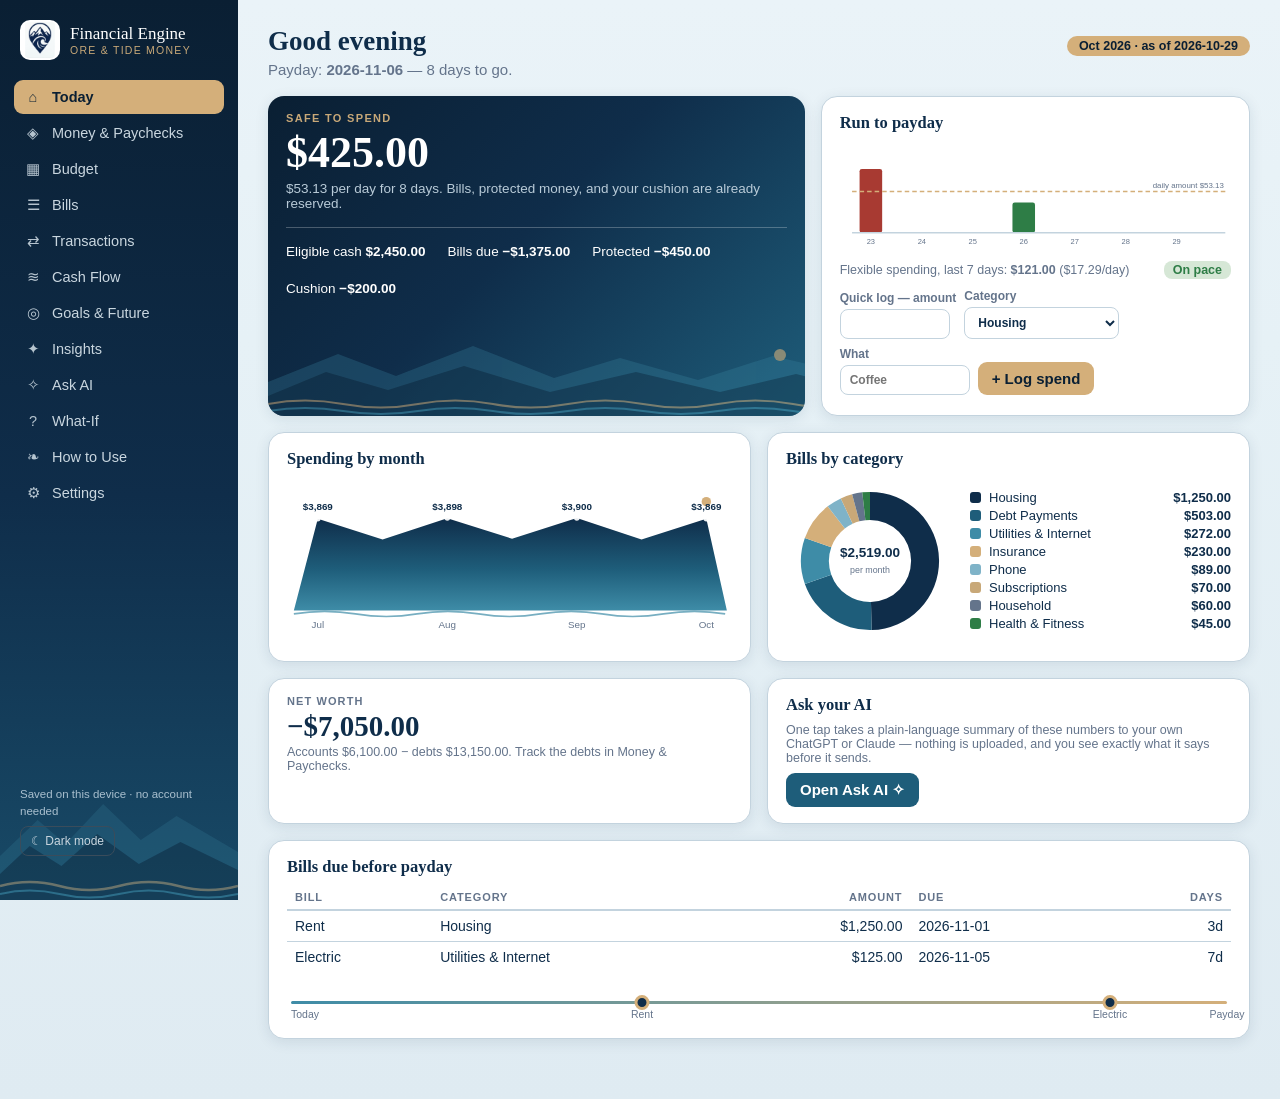
==== commit 592a4c4e: "Rename financial-engine-app.html to index.html" ====
--- a/index.html
+++ b/index.html
@@ -8,37 +8,40 @@
 <style>
 :root{
   --bg:#E6F1F6; --panel:#FFFFFF; --panel2:#F5F7F9; --ink:#0F2D4A; --ink2:#64748B;
-  --line:#B7C6D2; --gold:#D4AF7A; --gold-soft:#F7ECD9; --green:#2E7D46; --green-bg:#D6E7D6;
-  --red:#A83A32; --red-bg:#F6DEDB; --navy:#0F2D4A; --navy-d:#0A1F33; --accent:#0F2D4A;
-  --shadow:0 2px 10px rgba(18,34,46,.10); --radius:14px;
+  --line:#C3D3DE; --gold:#D4AF7A; --gold-soft:#F7ECD9; --green:#2E7D46; --green-bg:#D6E7D6;
+  --red:#A83A32; --red-bg:#F6DEDB; --navy:#0F2D4A; --navy-d:#0A1F33; --ocean:#1E5D7A;
+  --teal:#3E8CA7; --accent:#0F2D4A;
+  --shadow:0 3px 14px rgba(15,45,74,.10); --radius:16px;
 }
 body.dark{
   --bg:#081826; --panel:#0F2D4A; --panel2:#14334F; --ink:#EAF2F7; --ink2:#9FB4C4;
   --line:#2A4258; --gold:#D4AF7A; --gold-soft:#3A3220; --green:#5CB87A; --green-bg:#1E3A2A;
-  --red:#E08A83; --red-bg:#402825; --accent:#D4AF7A; --shadow:0 2px 10px rgba(0,0,0,.4);
+  --red:#E08A83; --red-bg:#402825; --accent:#D4AF7A; --shadow:0 3px 14px rgba(0,0,0,.45);
 }
 *{box-sizing:border-box}
 html,body{margin:0;padding:0}
-body{background:var(--bg);color:var(--ink);font-family:-apple-system,"Segoe UI",Roboto,Helvetica,Arial,sans-serif;font-size:15px}
+body{background:linear-gradient(180deg,#EAF3F8 0%,#E6F1F6 340px,#DFEBF2 100%);color:var(--ink);font-family:-apple-system,"Segoe UI",Roboto,Helvetica,Arial,sans-serif;font-size:15px}
+body.dark{background:#081826}
 h1,h2,h3,.serif{font-family:Georgia,"Times New Roman",serif}
-a{color:var(--gold)}
+a{color:var(--ocean)}
 button{font:inherit;cursor:pointer}
-input,select{font:inherit;color:var(--ink);background:var(--panel);border:1px solid var(--line);border-radius:8px;padding:7px 9px}
-input:focus,select:focus{outline:2px solid var(--gold);outline-offset:0}
+input,select,textarea{font:inherit;color:var(--ink);background:var(--panel);border:1px solid var(--line);border-radius:8px;padding:7px 9px}
+input:focus,select:focus,textarea:focus{outline:2px solid var(--gold);outline-offset:0}
 .wrap{display:flex;min-height:100vh}
-/* ---------- sidebar ---------- */
-.side{width:238px;flex:0 0 238px;background:var(--navy-d);color:#DCE5EC;display:flex;flex-direction:column;padding:18px 14px;position:sticky;top:0;height:100vh}
-body.dark .side{background:#0B1219}
-.brand{display:flex;gap:10px;align-items:center;padding:2px 6px 14px}
+/* ---------- sidebar : deep water over a mountain shore ---------- */
+.side{width:238px;flex:0 0 238px;background:linear-gradient(180deg,#0A1F33 0%,#0F2D4A 55%,#1E5D7A 130%);color:#DCE5EC;display:flex;flex-direction:column;padding:18px 14px;position:sticky;top:0;height:100vh;overflow:hidden}
+.side::after{content:"";position:absolute;left:0;right:0;bottom:0;height:118px;pointer-events:none;opacity:.55;background:url("data:image/svg+xml,%3Csvg xmlns='http://www.w3.org/2000/svg' viewBox='0 0 240 118' preserveAspectRatio='none'%3E%3Cpath d='M0 74 L38 38 L66 62 L104 22 L142 58 L178 34 L240 70 L240 118 L0 118 Z' fill='%233E8CA7' fill-opacity='.38'/%3E%3Cpath d='M0 92 L30 64 L62 84 L98 52 L140 82 L182 60 L240 88 L240 118 L0 118 Z' fill='%230A1F33' fill-opacity='.65'/%3E%3Cpath d='M0 104 Q30 96 60 104 T120 104 T180 104 T240 104' stroke='%23D4AF7A' stroke-width='2.4' fill='none' stroke-opacity='.8'/%3E%3Cpath d='M0 112 Q30 105 60 112 T120 112 T180 112 T240 112' stroke='%233E8CA7' stroke-width='2' fill='none'/%3E%3C/svg%3E") bottom center/cover no-repeat}
+body.dark .side{background:linear-gradient(180deg,#060D14 0%,#0B1B2A 60%,#12344A 130%)}
+.brand{display:flex;gap:10px;align-items:center;padding:2px 6px 14px;position:relative;z-index:1}
 .brand .mark{width:40px;height:40px;border-radius:10px;object-fit:cover;background:#fff;padding:2px}
 .brand .bname{font-family:Georgia,serif;font-size:17px;line-height:1.15;color:#fff}
-.brand .bsub{font-size:10.5px;letter-spacing:.12em;text-transform:uppercase;color:#9FB0BC}
-.nav{display:flex;flex-direction:column;gap:2px;margin-top:6px}
+.brand .bsub{font-size:10.5px;letter-spacing:.12em;text-transform:uppercase;color:#C8A878}
+.nav{display:flex;flex-direction:column;gap:2px;margin-top:6px;position:relative;z-index:1}
 .nav button{display:flex;align-items:center;gap:10px;background:none;border:0;color:#C9D6DF;text-align:left;padding:9px 10px;border-radius:9px;font-size:14.5px}
-.nav button:hover{background:rgba(255,255,255,.07)}
+.nav button:hover{background:rgba(255,255,255,.08)}
 .nav button.on{background:var(--gold);color:#0A1F33;font-weight:600}
 .nav .ico{width:18px;text-align:center;opacity:.9}
-.side .foot{margin-top:auto;font-size:11.5px;color:#8CA0AE;line-height:1.5;padding:8px 6px 0}
+.side .foot{margin-top:auto;font-size:11.5px;color:#A9BFCE;line-height:1.5;padding:8px 6px 26px;position:relative;z-index:1}
 .side .foot button{background:none;border:1px solid #3A4C5B;color:#C9D6DF;border-radius:8px;padding:5px 10px;font-size:12px;margin-top:6px}
 /* ---------- main ---------- */
 .main{flex:1;padding:26px 30px 60px;max-width:1180px;margin:0 auto;width:100%}
@@ -59,23 +62,26 @@
 .kpi .lab{font-size:11px;letter-spacing:.1em;text-transform:uppercase;color:var(--ink2);font-weight:700}
 .kpi .val{font-size:29px;font-weight:700;margin-top:3px;font-family:Georgia,serif}
 .kpi .note{font-size:12.5px;color:var(--ink2);margin-top:2px}
-.hero{background:var(--navy);color:#fff;border:none}
-body.dark .hero{background:#0E1A24}
-.hero .lab{color:#B9CBD8}
-.hero .val{color:#fff;font-size:44px}
-.hero .note{color:#B9CBD8}
+.hero{background:linear-gradient(135deg,#0A1F33 0%,#0F2D4A 46%,#1E5D7A 100%);color:#fff;border:none;position:relative;overflow:hidden}
+body.dark .hero{background:linear-gradient(135deg,#060D14,#0E2438 55%,#14425E)}
+.hero .lab{color:#C8A878;font-size:11px;letter-spacing:.12em;text-transform:uppercase;font-weight:700}
+.hero .val{color:#fff;font-size:44px;font-family:Georgia,serif;font-weight:700;margin-top:3px}
+.hero .note{color:#B9CBD8;font-size:13.5px;margin-top:3px}
+.hero>*{position:relative;z-index:1}
+.hero .scene{position:absolute;left:0;right:0;bottom:0;height:74px;z-index:0;opacity:.6;pointer-events:none}
 .pill{display:inline-block;background:var(--gold);color:#0A1F33;font-weight:700;border-radius:999px;padding:3px 12px;font-size:12.5px}
 .ok{color:var(--green)} .bad{color:var(--red)}
 .badge-ok{background:var(--green-bg);color:var(--green);border-radius:8px;padding:2px 9px;font-weight:700;font-size:12.5px}
 .badge-bad{background:var(--red-bg);color:var(--red);border-radius:8px;padding:2px 9px;font-weight:700;font-size:12.5px}
 table{width:100%;border-collapse:collapse;font-size:14px}
-th{ text-align:left;font-size:11px;letter-spacing:.08em;text-transform:uppercase;color:var(--ink2);padding:6px 8px;border-bottom:2px solid var(--line)}
+th{text-align:left;font-size:11px;letter-spacing:.08em;text-transform:uppercase;color:var(--ink2);padding:6px 8px;border-bottom:2px solid var(--line)}
 td{padding:7px 8px;border-bottom:1px solid var(--line);vertical-align:middle}
 tr:last-child td{border-bottom:none}
 .num{text-align:right;font-variant-numeric:tabular-nums}
-.btn{background:var(--navy);color:#fff;border:0;border-radius:9px;padding:8px 14px;font-weight:600}
+.btn{background:var(--navy);color:#fff;border:0;border-radius:9px;padding:8px 14px;font-weight:600;text-decoration:none;display:inline-block}
 body.dark .btn{background:var(--gold);color:#0A1F33}
 .btn.gold{background:var(--gold);color:#0A1F33}
+.btn.teal{background:var(--ocean);color:#fff}
 .btn.ghost{background:none;color:var(--ink);border:1px solid var(--line)}
 .btn.sm{padding:4px 10px;font-size:13px;border-radius:7px}
 .btn.danger{background:none;color:var(--red);border:1px solid var(--red)}
@@ -83,6 +89,9 @@
 form.row label{display:flex;flex-direction:column;gap:4px;font-size:12px;font-weight:600;color:var(--ink2)}
 .progress{height:12px;background:var(--panel2);border-radius:99px;overflow:hidden}
 .progress>i{display:block;height:100%;background:var(--gold)}
+.route{position:relative;height:14px;background:repeating-linear-gradient(90deg,var(--line) 0 10px,transparent 10px 20px);border-radius:99px;margin:10px 0 2px}
+.route>i{position:absolute;left:0;top:0;height:100%;background:linear-gradient(90deg,var(--teal),var(--ocean));border-radius:99px}
+.route>b{position:absolute;top:-7px;transform:translateX(-50%);color:var(--gold);font-size:15px;text-shadow:0 1px 2px rgba(0,0,0,.35)}
 .bar-note{font-size:12px;color:var(--ink2)}
 .meter{height:10px;background:var(--panel2);border-radius:99px;overflow:hidden}
 .meter>i{display:block;height:100%;background:var(--green)}
@@ -95,6 +104,17 @@
 .tag{font-size:11px;font-weight:700;letter-spacing:.06em;text-transform:uppercase;background:var(--panel2);border:1px solid var(--line);padding:2px 8px;border-radius:99px;color:var(--ink2)}
 select.cadence{font-weight:700}
 svg text{font-family:-apple-system,"Segoe UI",Roboto,Arial,sans-serif}
+.nwbar{display:flex;height:16px;border-radius:99px;overflow:hidden;margin:10px 0 6px;border:1px solid var(--line)}
+.nwbar>i{display:block;height:100%}
+.tl{position:relative;height:34px;margin:14px 4px 2px}
+.tl .rail{position:absolute;left:0;right:0;top:15px;height:3px;border-radius:99px;background:linear-gradient(90deg,var(--teal),var(--gold))}
+.tl .dot{position:absolute;top:9px;width:15px;height:15px;border-radius:50%;background:var(--navy);border:3px solid var(--gold);transform:translateX(-50%)}
+body.dark .tl .dot{background:var(--gold);border-color:#0F2D4A}
+.tl .cap{position:absolute;top:22px;transform:translateX(-50%);font-size:10.5px;color:var(--ink2);white-space:nowrap}
+.chip{background:var(--panel2);border:1px solid var(--line);color:var(--ink);border-radius:999px;padding:6px 13px;font-size:13px;font-weight:600}
+.chip.on{background:var(--gold);border-color:var(--gold);color:#0A1F33}
+.airow{display:flex;gap:9px;flex-wrap:wrap;align-items:center;margin:10px 0}
+textarea#aiText{width:100%;min-height:230px;font-size:13px;line-height:1.5;background:var(--panel2)}
 @media print{.side{display:none}.main{padding:0}.card{box-shadow:none}}
 </style>
 </head>
@@ -200,6 +220,13 @@
       { id: uid(), name: "Emergency Savings", balance: 3650.00, counts: false },
     ],
     paychecks: [
+      { id: uid(), date: "2026-07-03", amount: 2440, received: true },
+      { id: uid(), date: "2026-07-17", amount: 2452, received: true },
+      { id: uid(), date: "2026-07-31", amount: 2446, received: true },
+      { id: uid(), date: "2026-08-14", amount: 2455, received: true },
+      { id: uid(), date: "2026-08-28", amount: 2442, received: true },
+      { id: uid(), date: "2026-09-11", amount: 2450, received: true },
+      { id: uid(), date: "2026-09-25", amount: 2448, received: true },
       { id: uid(), date: "2026-10-09", amount: 2445, received: true },
       { id: uid(), date: "2026-10-23", amount: 2455, received: true },
       { id: uid(), date: "2026-11-06", amount: 2450, received: false },
@@ -207,6 +234,10 @@
       { id: uid(), date: "2026-12-04", amount: 2450, received: false },
     ],
     bills, categories: cats, transactions: tx,
+    debts: [
+      { id: uid(), name: "Credit Card", balance: 2400, apr: 24.99 },
+      { id: uid(), name: "Student Loan", balance: 10750, apr: 5.4 },
+    ],
     future: [
       { id: uid(), name: "Car Insurance (6-month premium)", target: 700, saved: 250, due: "2026-11-03" },
       { id: uid(), name: "Holiday Gifts", target: 600, saved: 150, due: "2026-12-20" },
@@ -226,6 +257,7 @@
   try { const raw = localStorage.getItem(LS_KEY); S = raw ? JSON.parse(raw) : sampleData(); }
   catch (e) { S = sampleData(); }
   if (!S.settings) S = sampleData();
+  if (!Array.isArray(S.debts)) S.debts = [];
 }
 let storageOK = true;
 function save() {
@@ -283,6 +315,103 @@
   return S.transactions.filter(t => t.dir === "Out" && t.date.startsWith(monthPrefix))
     .reduce((t, x) => t + (+x.amount || 0), 0);
 }
+function netWorth() {
+  const assets = S.accounts.reduce((t, a) => t + (+a.balance || 0), 0);
+  const debtTotal = (S.debts || []).reduce((t, d) => t + (+d.balance || 0), 0);
+  return { assets, debtTotal, net: assets - debtTotal };
+}
+function monthIn(monthPrefix) {
+  const pay = S.paychecks.filter(p => p.received && p.date.startsWith(monthPrefix))
+    .reduce((t, p) => t + (+p.amount || 0), 0);
+  const tx = S.transactions.filter(t => t.dir === "In" && t.date.startsWith(monthPrefix))
+    .reduce((t, x) => t + (+x.amount || 0), 0);
+  return pay + tx;
+}
+function dataMonths() {
+  const set = new Set();
+  S.transactions.forEach(t => set.add(t.date.slice(0, 7)));
+  S.paychecks.forEach(p => { if (p.received) set.add(p.date.slice(0, 7)); });
+  const cur = S.settings.asOf.slice(0, 7);
+  return [...set].sort()
+    .filter(m => m <= cur && (monthIn(m) > 0 || monthOut(m) > 0)).slice(-6);
+}
+function sceneSVG() {
+  return `<svg class="scene" viewBox="0 0 600 74" preserveAspectRatio="none" aria-hidden="true">
+    <path d="M0 40 L70 12 L128 34 L205 4 L286 36 L352 16 L430 38 L505 14 L600 36 L600 74 L0 74 Z" fill="#3E8CA7" opacity=".45"/>
+    <path d="M0 54 L58 30 L120 48 L196 24 L282 50 L368 30 L452 50 L528 32 L600 50 L600 74 L0 74 Z" fill="#0A1F33" opacity=".55"/>
+    <circle cx="512" cy="13" r="6" fill="#D4AF7A"/>
+    <path d="M0 62 Q37 55 75 62 T150 62 T225 62 T300 62 T375 62 T450 62 T525 62 T600 62" stroke="#D4AF7A" stroke-width="2.2" fill="none" opacity=".85"/>
+    <path d="M0 69 Q37 63 75 69 T150 69 T225 69 T300 69 T375 69 T450 69 T525 69 T600 69" stroke="#3E8CA7" stroke-width="2" fill="none"/>
+  </svg>`;
+}
+function cfChartSVG(rows) {
+  const w = 560, h = 214, base = 168, max = Math.max(...rows.flatMap(r => [r.inn, r.out]), 1);
+  const n = rows.length, x0 = 40, x1 = w - 34;
+  const px = i => n === 1 ? (x0 + x1) / 2 : x0 + i * ((x1 - x0) / (n - 1));
+  const py = v => base - Math.max(4, (v / max) * 122);
+  const wave = key => {
+    let d = `M${px(0)} ${py(rows[0][key])}`;
+    for (let i = 1; i < n; i++) {
+      const mx = (px(i - 1) + px(i)) / 2, my = (py(rows[i - 1][key]) + py(rows[i][key])) / 2;
+      d += ` Q${px(i - 1)} ${py(rows[i - 1][key])} ${mx} ${my}`;
+    }
+    d += ` L${px(n - 1)} ${py(rows[n - 1][key])}`;
+    return d;
+  };
+  const area = key => wave(key) + ` L${px(n - 1)} ${base} L${px(0)} ${base} Z`;
+  let dots = "", labels = "";
+  rows.forEach((r, i) => {
+    dots += `<circle cx="${px(i)}" cy="${py(r.inn)}" r="3.4" fill="var(--teal)"></circle>
+      <circle cx="${px(i)}" cy="${py(r.out)}" r="3.4" fill="var(--navy)"></circle>`;
+    labels += `<text x="${px(i)}" y="${base + 19}" text-anchor="middle" font-size="11.5" fill="var(--ink2)">${r.label}</text>
+      <text x="${px(i)}" y="${base + 35}" text-anchor="middle" font-size="11" font-weight="700" fill="${r.net >= 0 ? "var(--green)" : "var(--red)"}">${r.net >= 0 ? "+" : "\u2212"}${money(Math.abs(r.net)).slice(0)}</text>`;
+  });
+  return `<svg viewBox="0 0 ${w} ${h}" style="width:100%;height:auto" role="img" aria-label="Cash flow by month, drawn as tide waves">
+    <defs>
+      <linearGradient id="tideIn" x1="0" y1="0" x2="0" y2="1">
+        <stop offset="0" stop-color="#3E8CA7" stop-opacity=".5"/><stop offset="1" stop-color="#3E8CA7" stop-opacity=".07"/>
+      </linearGradient>
+      <linearGradient id="tideOut" x1="0" y1="0" x2="0" y2="1">
+        <stop offset="0" stop-color="#0F2D4A" stop-opacity=".55"/><stop offset="1" stop-color="#0F2D4A" stop-opacity=".16"/>
+      </linearGradient>
+    </defs>
+    <path d="${area("out")}" fill="url(#tideOut)"></path>
+    <path d="${area("inn")}" fill="url(#tideIn)"></path>
+    <path d="${wave("inn")}" stroke="var(--teal)" stroke-width="2.6" fill="none"></path>
+    <path d="${wave("out")}" stroke="var(--navy)" stroke-width="2.2" fill="none" opacity=".75"></path>
+    ${dots}<line x1="14" y1="${base}" x2="${w - 8}" y2="${base}" stroke="var(--gold)" stroke-width="2"/>
+    ${labels}</svg>`;
+}
+let aiQ = "Give me a plain-language read on my money: am I on track this pay period, where is my spending leaking, and what is the one move that would help most?";
+function aiSummary() {
+  const e = engine(), nw = netWorth();
+  const from = addDays(e.asOf, -29);
+  const byCat = {};
+  S.transactions.filter(t => t.dir === "Out" && t.date >= from && t.date <= e.asOf)
+    .forEach(t => byCat[t.category] = (byCat[t.category] || 0) + (+t.amount || 0));
+  const topCats = Object.entries(byCat).sort((a, b) => b[1] - a[1]).slice(0, 5)
+    .map(([c, v]) => `${c} ${money(v)}`).join("; ") || "none logged";
+  const bills = e.dueBills.slice(0, 5).map(b => `${b.name} ${money(b.amount)} due ${b.due}`).join("; ") || "none";
+  const goals = S.goals.map(g => `${g.name} ${Math.min(100, Math.round((+g.saved || 0) / Math.max(1, +g.target || 1) * 100))}% funded (${money(g.saved)} of ${money(g.target)})`).join("; ") || "none";
+  const debts = (S.debts || []).map(d => `${d.name} ${money(d.balance)} at ${d.apr}% APR`).join("; ") || "none";
+  const cf = dataMonths().map(m => {
+    const net = monthIn(m) - monthOut(m);
+    return `${monthLabel(m + "-01").split(" ")[0]} ${net >= 0 ? "+" : "−"}${money(Math.abs(net)).slice(0)}`;
+  }).join("; ");
+  return `Here is my money snapshot from the Ore & Tide Financial Engine, as of ${e.asOf}. Please work only from these figures.
+
+SAFE TO SPEND: ${money(Math.max(0, e.sts))} — ${money(e.perDay)} per day for ${e.days} days, until payday ${e.payday}. Eligible cash ${money(e.eligible)}; bills reserved ${money(e.billsDue)}; protected ${money(e.protectedDue)}; cushion ${money(+S.settings.cushion || 0)}.
+NET WORTH: ${nw.net < 0 ? "−" : ""}${money(Math.abs(nw.net)).slice(0)} (accounts ${money(nw.assets)} minus debts ${money(nw.debtTotal)}).
+DEBTS: ${debts}.
+BILLS DUE BEFORE PAYDAY: ${bills}.
+SPENDING, LAST 30 DAYS, TOP CATEGORIES: ${topCats}.
+GOALS: ${goals}.
+MONTHLY CASH FLOW (net): ${cf}.
+
+MY QUESTION: ${aiQ}
+
+Answer in plain language, use my numbers, and give specific next steps — no generic advice.`;
+}
 function catMonthOut(cat, monthPrefix) {
   return S.transactions.filter(t => t.dir === "Out" && t.category === cat &&
     t.date.startsWith(monthPrefix)).reduce((t, x) => t + (+x.amount || 0), 0);
@@ -291,25 +420,39 @@
 <script>
 /* ---------------- charts (inline SVG) ---------------- */
 function barChartSVG(pairs, color) {
-  const w = 520, h = 190, base = 158, max = Math.max(...pairs.map(p => p[1]), 1);
-  let bars = "", labels = "";
-  const bw = Math.min(64, (w - 40) / pairs.length - 14);
+  const w = 520, h = 190, base = 156, max = Math.max(...pairs.map(p => p[1]), 1);
+  const n = pairs.length, x0 = 36, x1 = w - 30;
+  const px = i => n === 1 ? (x0 + x1) / 2 : x0 + i * ((x1 - x0) / (n - 1));
+  const py = v => base - Math.max(8, (v / max) * 108);
+  let ridge = `M8 ${base}`;
   pairs.forEach(([lab, v], i) => {
-    const x = 30 + i * ((w - 50) / pairs.length), bh = Math.max(2, (v / max) * 118);
-    bars += `<rect x="${x}" y="${base - bh}" width="${bw}" height="${bh}" rx="5"
-      fill="${i === pairs.length - 1 ? "var(--gold)" : (color || "var(--navy)")}"></rect>`;
-    labels += `<text x="${x + bw / 2}" y="${base + 18}" text-anchor="middle" font-size="11.5"
-      fill="var(--ink2)">${esc(lab)}</text>
-      <text x="${x + bw / 2}" y="${base - bh - 6}" text-anchor="middle" font-size="11.5"
-      font-weight="700" fill="var(--ink)">$${Math.round(v).toLocaleString()}</text>`;
+    if (i > 0) {
+      const mx = (px(i - 1) + px(i)) / 2;
+      const sy = Math.min(base - 4, Math.max(py(pairs[i - 1][1]), py(v)) + 24);
+      ridge += ` L${mx.toFixed(1)} ${sy.toFixed(1)}`;
+    }
+    ridge += ` L${px(i).toFixed(1)} ${py(v).toFixed(1)}`;
   });
-  return `<svg viewBox="0 0 ${w} ${h}" width="100%" role="img">
-    <line x1="16" y1="${base}" x2="${w - 10}" y2="${base}" stroke="var(--line)" stroke-width="2"/>
-    ${bars}${labels}</svg>`;
+  ridge += ` L${w - 6} ${base} Z`;
+  let marks = "", labels = "";
+  pairs.forEach(([lab, v], i) => {
+    const last = i === n - 1;
+    marks += `<circle cx="${px(i)}" cy="${py(v)}" r="3.2" fill="#FFFFFF" opacity=".92"></circle>`;
+    if (last) marks += `<circle cx="${px(i)}" cy="${Math.max(12, py(v) - 20)}" r="5.5" fill="var(--gold)"></circle>`;
+    labels += `<text x="${px(i)}" y="${base + 20}" text-anchor="middle" font-size="11.5" fill="var(--ink2)">${esc(lab)}</text>
+      <text x="${px(i)}" y="${py(v) - 10}" text-anchor="middle" font-size="11.5" font-weight="700" fill="var(--ink)">$${Math.round(v).toLocaleString()}</text>`;
+  });
+  const shore = `M8 ${base + 4} Q 44 ${base - 2} 80 ${base + 4} T 152 ${base + 4} T 224 ${base + 4} T 296 ${base + 4} T 368 ${base + 4} T 440 ${base + 4} T 512 ${base + 4}`;
+  return `<svg viewBox="0 0 ${w} ${h}" width="100%" role="img" aria-label="Spending by month, drawn as a mountain range">
+    <defs><linearGradient id="mtnGrad" x1="0" y1="0" x2="0" y2="1">
+      <stop offset="0" stop-color="#0F2D4A"/><stop offset=".55" stop-color="#1E5D7A"/><stop offset="1" stop-color="#3E8CA7"/>
+    </linearGradient></defs>
+    <path d="${ridge}" fill="url(#mtnGrad)"></path>${marks}
+    <path d="${shore}" stroke="var(--teal)" stroke-width="2" fill="none" opacity=".7"></path>${labels}</svg>`;
 }
 function donutSVG(pairs) {
   const total = pairs.reduce((t, p) => t + p[1], 0) || 1;
-  const cols = ["#0F2D4A", "#D4AF7A", "#3E8CA7", "#1E5D7A", "#2E7D46", "#A83A32", "#64748B", "#8A6DD6"];
+  const cols = ["#0F2D4A", "#1E5D7A", "#3E8CA7", "#D4AF7A", "#7FB3C8", "#C8A878", "#64748B", "#2E7D46"];
   let a = -Math.PI / 2, paths = "";
   const cx = 90, cy = 90, r = 74, ir = 44;
   pairs.forEach(([lab, v], i) => {
@@ -360,8 +503,9 @@
 /* ---------------- views ---------------- */
 const VIEWS = [
   ["today", "⌂", "Today"], ["money", "◈", "Money & Paychecks"], ["budget", "▦", "Budget"],
-  ["bills", "☰", "Bills"], ["transactions", "⇄", "Transactions"], ["goals", "◎", "Goals & Future"],
-  ["insights", "✦", "Insights"], ["whatif", "?", "What-If"], ["help", "❧", "How to Use"],
+  ["bills", "☰", "Bills"], ["transactions", "⇄", "Transactions"], ["cashflow", "≋", "Cash Flow"],
+  ["goals", "◎", "Goals & Future"],
+  ["insights", "✦", "Insights"], ["askai", "✧", "Ask AI"], ["whatif", "?", "What-If"], ["help", "❧", "How to Use"],
   ["settings", "⚙", "Settings"],
 ];
 let curView = "today";
@@ -370,11 +514,8 @@
   const e = engine();
   const greet = (() => { const h = new Date().getHours();
     return h < 12 ? "Good morning" : h < 18 ? "Good afternoon" : "Good evening"; })();
-  const months = [];
-  for (let i = 5; i >= 0; i--) {
-    const ms = monthStart(addMonths(monthStart(e.asOf), -i));
-    months.push([monthLabel(ms).split(" ")[0], monthOut(ms.slice(0, 7))]);
-  }
+  const months = dataMonths().map(m =>
+    [monthLabel(m + "-01").split(" ")[0], monthOut(m)]);
   const byCat = {};
   S.bills.forEach(b => byCat[b.category] = (byCat[b.category] || 0) + monthlyEquivalent(b));
   const catPairs = Object.entries(byCat).sort((a, b) => b[1] - a[1]);
@@ -382,11 +523,21 @@
     `<tr><td>${esc(b.name)}</td><td>${esc(b.category)}</td><td class="num">${money(b.amount)}</td>
      <td>${esc(b.due)}</td><td class="num">${daysBetween(e.asOf, b.due)}d</td></tr>`).join("")
     : `<tr><td colspan="5" class="small">No bills due before payday. Enjoy that.</td></tr>`;
+  const tlSpan = Math.max(1, e.days);
+  const tlDots = e.dueBills.map(b => {
+    const pct = Math.min(97, Math.max(3, daysBetween(e.asOf, b.due) / tlSpan * 100));
+    return `<span class="dot" style="left:${pct}%" title="${esc(b.name)} — ${esc(b.due)}"></span>
+      <span class="cap" style="left:${pct}%">${esc(b.name.split(" ")[0])}</span>`;
+  }).join("");
+  const tl = e.dueBills.length ? `<div class="tl"><div class="rail"></div>${tlDots}
+    <span class="cap" style="left:0;transform:none">Today</span>
+    <span class="cap" style="left:100%">Payday</span></div>` : "";
+  const nwT = netWorth();
   return `
   <div class="vhead"><h2>${greet}</h2><span class="pill">${esc(monthLabel(e.asOf))} · as of ${esc(e.asOf)}</span></div>
   <p class="vsub">Payday: <b>${esc(e.payday)}</b> — ${e.days} day${e.days === 1 ? "" : "s"} to go.</p>
   <div class="grid g2" style="grid-template-columns:1.25fr 1fr">
-    <div class="card hero">
+    <div class="card hero">${sceneSVG()}
       <div class="lab">Safe to spend</div>
       <div class="val">${money(Math.max(0, e.sts))}</div>
       <div class="note">${e.sts < 0
@@ -421,14 +572,29 @@
     <div class="card"><h3>Spending by month</h3>${barChartSVG(months)}</div>
     <div class="card"><h3>Bills by category</h3>${donutSVG(catPairs)}</div>
   </div>
+  <div class="grid g2" style="margin-top:16px">
+    <div class="card kpi"><div class="lab">Net worth</div>
+      <div class="val">${nwT.net < 0 ? "−" : ""}${money(Math.abs(nwT.net)).slice(0)}</div>
+      <div class="note">Accounts ${money(nwT.assets)} − debts ${money(nwT.debtTotal)}. Track the debts in Money &amp; Paychecks.</div></div>
+    <div class="card"><h3>Ask your AI</h3>
+      <p class="small" style="margin:0 0 8px">One tap takes a plain-language summary of these numbers to your own ChatGPT or Claude — nothing is uploaded, and you see exactly what it says before it sends.</p>
+      <button class="btn teal" data-view="askai">Open Ask AI ✧</button></div>
+  </div>
   <div class="card" style="margin-top:16px">
     <h3>Bills due before payday</h3>
-    <table><tr><th>Bill</th><th>Category</th><th class="num">Amount</th><th>Due</th><th class="num">Days</th></tr>${dueRows}</table>
+    <table><tr><th>Bill</th><th>Category</th><th class="num">Amount</th><th>Due</th><th class="num">Days</th></tr>${dueRows}</table>${tl}
   </div>`;
 }
 
 function vMoney() {
   const { typical, monthly } = monthlyIncome();
+  const nwM = netWorth();
+  const aShare = Math.max(0, Math.min(100, nwM.assets / Math.max(1, nwM.assets + nwM.debtTotal) * 100));
+  const debtRows = (S.debts || []).map(d => `<tr>
+    <td><input value="${esc(d.name)}" data-debt="name" data-id="${d.id}" style="width:160px"></td>
+    <td class="num"><input type="number" step="0.01" value="${d.balance}" data-debt="balance" data-id="${d.id}" style="width:120px;text-align:right"></td>
+    <td class="num"><input type="number" step="0.01" value="${d.apr}" data-debt="apr" data-id="${d.id}" style="width:80px;text-align:right"></td>
+    <td><button class="btn sm danger" data-del-debt="${d.id}">Delete</button></td></tr>`).join("");
   const accRows = S.accounts.map(a => `<tr>
     <td><input value="${esc(a.name)}" data-acc="name" data-id="${a.id}" style="width:170px"></td>
     <td class="num"><input type="number" step="0.01" value="${a.balance}" data-acc="balance" data-id="${a.id}" style="width:120px;text-align:right"></td>
@@ -461,6 +627,24 @@
       <label>Status <select name="received"><option value="0">Future</option><option value="1">Received</option></select></label>
       <button class="btn" type="submit">+ Add paycheck</button>
     </form>
+  </div>
+  <div class="card" style="margin-top:16px"><h3>Net worth</h3>
+    <div style="display:flex;gap:26px;flex-wrap:wrap;align-items:baseline">
+      <span class="serif" style="font-size:30px;font-weight:700">${nwM.net < 0 ? "−" : ""}${money(Math.abs(nwM.net)).slice(0)}</span>
+      <span class="small">Accounts <b>${money(nwM.assets)}</b> · Debts <b>${money(nwM.debtTotal)}</b></span>
+    </div>
+    <div class="nwbar"><i style="width:${aShare}%;background:var(--teal)"></i><i style="width:${100 - aShare}%;background:var(--gold)"></i></div>
+    <p class="small" style="margin:0">Teal is what you have; gold is what you owe — think of the join between them as the waterline. Positive net worth is above the surface; negative is below it, and every payment raises you. Update balances when statements land and watch the trend.</p>
+  </div>
+  <div class="card" style="margin-top:16px"><h3>Debts</h3>
+    <p class="small">Balances and rates only — the payments themselves live in Bills. Net worth and Ask AI read from here.</p>
+    <table><tr><th>Debt</th><th class="num">Balance</th><th class="num">APR %</th><th></th></tr>${debtRows}</table>
+    <form class="row" id="addDebt">
+      <label>Name <input required name="name" placeholder="Credit Card"></label>
+      <label>Balance <input required type="number" step="0.01" name="balance" style="width:120px"></label>
+      <label>APR % <input required type="number" step="0.01" name="apr" style="width:80px"></label>
+      <button class="btn" type="submit">+ Add debt</button>
+    </form>
   </div>`;
 }
 
@@ -524,8 +708,12 @@
 }
 </script>
 <script>
+let txQuery = "";
 function vTransactions() {
-  const rows = S.transactions.slice().sort((a, b) => a.date < b.date ? 1 : -1).slice(0, 120).map(t =>
+  const q = txQuery.trim().toLowerCase();
+  const filtered = S.transactions.filter(t => !q ||
+    (t.desc + " " + t.category + " " + t.date).toLowerCase().includes(q));
+  const rows = filtered.slice().sort((a, b) => a.date < b.date ? 1 : -1).slice(0, 120).map(t =>
     `<tr><td>${esc(t.date)}</td><td>${esc(t.desc)}</td><td>${esc(t.category)}</td>
      <td>${esc(t.dir)}</td><td>${esc(t.kind || "")}</td>
      <td class="num">${t.dir === "Out" ? "−" : "+"}${money(t.amount).slice(0)}</td>
@@ -543,8 +731,61 @@
       <label>Amount <input required type="number" step="0.01" min="0" name="amount" style="width:110px"></label>
       <button class="btn" type="submit">+ Add</button>
     </form>
+    <div class="airow"><label style="font-size:12px;font-weight:600;color:var(--ink2)">SEARCH
+      <input id="txSearch" type="search" placeholder="Try “groceries” or “2026-10”" value="${esc(txQuery)}" style="width:260px;margin-left:6px"></label>
+      <span class="small">${filtered.length} of ${S.transactions.length} entries</span></div>
     <table><tr><th>Date</th><th>What</th><th>Category</th><th>Dir</th><th>Kind</th><th class="num">Amount</th><th></th></tr>${rows}</table>
-    <p class="small">Showing the most recent 120 entries.</p>
+    <p class="small">Showing the most recent 120 matching entries.</p>
+  </div>`;
+}
+
+function vCashflow() {
+  const rows = dataMonths().map(m => {
+    const inn = monthIn(m), out = monthOut(m);
+    return { label: monthLabel(m + "-01").split(" ")[0], inn, out, net: inn - out };
+  });
+  const avgNet = rows.length ? rows.reduce((t, r) => t + r.net, 0) / rows.length : 0;
+  const trs = rows.map(r => `<tr><td>${esc(r.label)}</td><td class="num">${money(r.inn)}</td>
+    <td class="num">${money(r.out)}</td>
+    <td class="num" style="font-weight:700;color:${r.net >= 0 ? "var(--green)" : "var(--red)"}">${r.net >= 0 ? "+" : "−"}${money(Math.abs(r.net)).slice(0)}</td></tr>`).join("");
+  return `
+  <div class="vhead"><h2>Cash Flow</h2></div>
+  <p class="vsub">Money in (received paychecks and “In” transactions) against money out, month by month. What is left over is the only raise that matters.</p>
+  <div class="card"><h3>In vs out by month</h3>
+    ${cfChartSVG(rows)}
+    <p class="small" style="margin:2px 0 0"><span style="color:var(--teal)">■</span> In &nbsp; <span style="color:var(--navy)">■</span> Out &nbsp;·&nbsp; the number under each month is its net. Average net: <b>${avgNet >= 0 ? "+" : "−"}${money(Math.abs(avgNet)).slice(0)}/month</b>.</p>
+  </div>
+  <div class="card" style="margin-top:16px">
+    <table><tr><th>Month</th><th class="num">In</th><th class="num">Out</th><th class="num">Net</th></tr>${trs}</table>
+  </div>`;
+}
+
+function vAskAI() {
+  const text = aiSummary();
+  const enc = encodeURIComponent(text);
+  const chips = [
+    "Give me a plain-language read on my money: am I on track this pay period, where is my spending leaking, and what is the one move that would help most?",
+    "Look at my debts and cash flow: what is the fastest sensible order to pay them down, and what would it save me?",
+    "Can I afford a $300 purchase this pay period? Walk through what it does to my Safe to Spend and my goals before you answer.",
+    "Build me a simple plan for next month from these numbers: three moves, in order, with the dollar effect of each.",
+  ];
+  const chipHtml = chips.map((c, i) =>
+    `<button class="chip ${aiQ === c ? "on" : ""}" data-aiq="${i}">Question ${i + 1}</button>`).join("");
+  return `
+  <div class="vhead"><h2>Ask AI ✧</h2></div>
+  <p class="vsub">Your numbers, your AI account, one tap. The Engine writes a short, plain-language summary of your money — read it below; it is exactly what gets sent. Nothing is uploaded and nothing is shared with Ore &amp; Tide: the buttons simply open your own ChatGPT or Claude with the summary already typed in. Press send there, and ask follow-ups like you would a person.</p>
+  <div class="card">
+    <h3>Pick a question</h3>
+    <div class="airow">${chipHtml}</div>
+    <p class="small" style="margin:0 0 6px">${esc(aiQ)}</p>
+    <h3 style="margin-top:14px">Your summary</h3>
+    <textarea id="aiText" readonly>${esc(text)}</textarea>
+    <div class="airow">
+      <a class="btn teal" target="_blank" rel="noopener" href="https://chatgpt.com/?q=${enc}">Ask ChatGPT →</a>
+      <a class="btn gold" target="_blank" rel="noopener" href="https://claude.ai/new?q=${enc}">Ask Claude →</a>
+      <button class="btn ghost" id="copyAi">Copy summary</button>
+    </div>
+    <p class="small">No AI account? Copy the summary and paste it into any assistant — or just read it yourself; it is a decent one-page state of your money. Tip: in the AI chat you can also ask it to explain any number here.</p>
   </div>`;
 }
 
@@ -555,7 +796,7 @@
   const need = Math.max(0, (+g.target || 0) - (+g.saved || 0));
   return `<div class="card">
     <h3>${esc(g.name)}</h3>
-    <div class="progress"><i style="width:${pct}%"></i></div>
+    <div class="route"><i style="width:${pct}%"></i><b style="left:${pct}%">◆</b></div>
     <p style="margin:8px 0 2px"><b>${money(g.saved)}</b> of ${money(g.target)} · ${pct}%</p>
     <p class="small" style="margin:0">Target date ${esc(when)} · still needs ${money(need)} · pace ≈ <b>${money(need / months)}/mo</b></p>
     <form class="row" data-save-form="${isFuture ? "future" : "goal"}" data-id="${g.id}">
@@ -675,6 +916,13 @@
       <li><b>On payday:</b> mark the paycheck received, add the next ones, re-check Safe to Spend.</li>
       <li><b>Monthly:</b> skim Insights and adjust one or two category budgets.</li>
     </ul>
+    <h3>The wider view</h3>
+    <ul class="tight">
+      <li><b>Net worth</b> — Money &amp; Paychecks now tracks debts (balance + APR) alongside accounts, so Today can show what you are worth on paper, not just what you can spend.</li>
+      <li><b>Cash Flow</b> — money in vs money out by month, with each month's net. Three-paycheck months and heavy bill months stop being surprises.</li>
+      <li><b>Ask AI</b> — one tap takes a short written summary of your numbers to your own ChatGPT or Claude account. Nothing is uploaded; the summary opens pre-typed in your AI, and you press send. Ore &amp; Tide never sees it.</li>
+      <li><b>Search</b> — the Transactions page filters as you type: a category, a word, or a month like 2026-10.</li>
+    </ul>
     <h3>Honest limits</h3>
     <p>Manual entry by design — this app does not connect to your bank, which is what makes it work
     for any account mix, including cash. Your data is stored only in this browser on this device;
@@ -710,8 +958,8 @@
 
 /* ---------------- render + wiring ---------------- */
 const RENDER = { today: vToday, money: vMoney, budget: vBudget, bills: vBills,
-  transactions: vTransactions, goals: vGoals, insights: vInsights, whatif: vWhatif,
-  help: vHelp, settings: vSettings };
+  transactions: vTransactions, cashflow: vCashflow, goals: vGoals, insights: vInsights,
+  askai: vAskAI, whatif: vWhatif, help: vHelp, settings: vSettings };
 function render() {
   document.getElementById("nav").innerHTML = VIEWS.map(([id, ico, lbl]) =>
     `<button data-view="${id}" class="${curView === id ? "on" : ""}">
@@ -752,6 +1000,39 @@
     save(); render(); }));
   document.querySelectorAll("[data-del-pay]").forEach(b => b.addEventListener("click", () => {
     S.paychecks = S.paychecks.filter(x => x.id !== b.dataset.delPay); save(); render(); }));
+
+  on("addDebt", "submit", ev => { ev.preventDefault(); const f = fd(ev.target);
+    if (!Array.isArray(S.debts)) S.debts = [];
+    S.debts.push({ id: uid(), name: f.name, balance: +f.balance || 0, apr: +f.apr || 0 });
+    save(); render(); });
+  document.querySelectorAll("[data-debt]").forEach(inp => inp.addEventListener("change", () => {
+    const d = (S.debts || []).find(x => x.id === inp.dataset.id); if (!d) return;
+    if (inp.dataset.debt === "name") d.name = inp.value;
+    if (inp.dataset.debt === "balance") d.balance = +inp.value || 0;
+    if (inp.dataset.debt === "apr") d.apr = +inp.value || 0;
+    save(); render(); }));
+  document.querySelectorAll("[data-del-debt]").forEach(b => b.addEventListener("click", () => {
+    S.debts = (S.debts || []).filter(x => x.id !== b.dataset.delDebt); save(); render(); }));
+
+  const ts = document.getElementById("txSearch");
+  if (ts) ts.addEventListener("input", () => {
+    txQuery = ts.value; render();
+    const s2 = document.getElementById("txSearch");
+    if (s2) { s2.focus(); s2.setSelectionRange(s2.value.length, s2.value.length); } });
+
+  document.querySelectorAll("[data-aiq]").forEach(b => b.addEventListener("click", () => {
+    aiQ = [
+      "Give me a plain-language read on my money: am I on track this pay period, where is my spending leaking, and what is the one move that would help most?",
+      "Look at my debts and cash flow: what is the fastest sensible order to pay them down, and what would it save me?",
+      "Can I afford a $300 purchase this pay period? Walk through what it does to my Safe to Spend and my goals before you answer.",
+      "Build me a simple plan for next month from these numbers: three moves, in order, with the dollar effect of each.",
+    ][+b.dataset.aiq] || aiQ;
+    render(); }));
+  on("copyAi", "click", () => {
+    const t = document.getElementById("aiText");
+    const done = () => { const b = document.getElementById("copyAi"); if (b) b.textContent = "Copied ✓"; };
+    if (navigator.clipboard && navigator.clipboard.writeText) navigator.clipboard.writeText(t.value).then(done, done);
+    else { t.select(); try { document.execCommand("copy"); } catch (e) {} done(); } });
 
   const cad = document.getElementById("cadenceSel");
   if (cad) cad.addEventListener("change", () => { S.settings.cadence = cad.value; save(); render(); });
@@ -830,12 +1111,13 @@
     const file = imp.files[0]; if (!file) return;
     file.text().then(txt => { try { const data = JSON.parse(txt);
       if (!data.settings || !data.accounts) throw new Error("bad file");
+      if (!Array.isArray(data.debts)) data.debts = [];
       S = data; save(); render(); alert("Backup imported.");
     } catch (e) { alert("That file could not be imported."); } }); });
   on("resetBtn", "click", () => { if (confirm("Replace everything with the fictional sample household?")) {
     S = sampleData(); save(); curView = "today"; render(); } });
   on("wipeBtn", "click", () => { if (confirm("Erase all accounts, bills, transactions, goals? Settings stay.")) {
-    S.accounts = []; S.paychecks = []; S.bills = []; S.transactions = [];
+    S.accounts = []; S.paychecks = []; S.bills = []; S.transactions = []; S.debts = [];
     S.future = []; S.goals = []; save(); render(); } });
 }
 document.getElementById("themeBtn").addEventListener("click", () => {
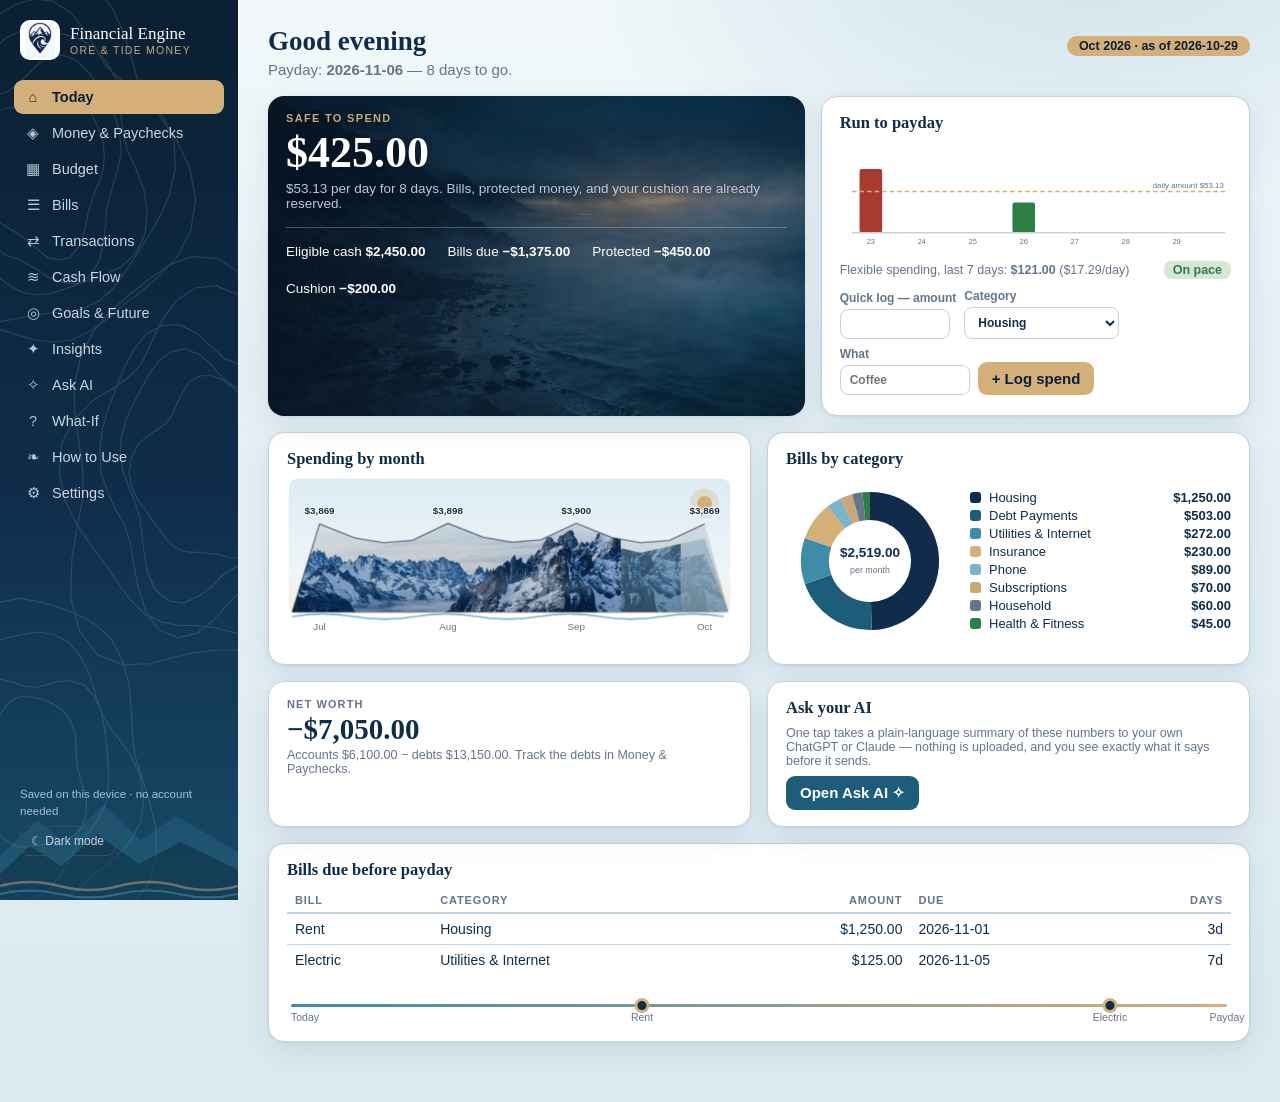
==== commit 170a3c48: "Financial Engine v2.2 — photographic coastal hero and living mountain range" ====
--- a/index.html
+++ b/index.html
@@ -11,7 +11,7 @@
   --line:#C3D3DE; --gold:#D4AF7A; --gold-soft:#F7ECD9; --green:#2E7D46; --green-bg:#D6E7D6;
   --red:#A83A32; --red-bg:#F6DEDB; --navy:#0F2D4A; --navy-d:#0A1F33; --ocean:#1E5D7A;
   --teal:#3E8CA7; --accent:#0F2D4A;
-  --shadow:0 3px 14px rgba(15,45,74,.10); --radius:16px;
+  --shadow:0 10px 30px rgba(15,45,74,.09),0 1px 3px rgba(15,45,74,.07); --radius:16px;
 }
 body.dark{
   --bg:#081826; --panel:#0F2D4A; --panel2:#14334F; --ink:#EAF2F7; --ink2:#9FB4C4;
@@ -20,7 +20,7 @@
 }
 *{box-sizing:border-box}
 html,body{margin:0;padding:0}
-body{background:linear-gradient(180deg,#EAF3F8 0%,#E6F1F6 340px,#DFEBF2 100%);color:var(--ink);font-family:-apple-system,"Segoe UI",Roboto,Helvetica,Arial,sans-serif;font-size:15px}
+body{background:radial-gradient(900px 480px at 85% -80px,rgba(127,179,200,.35),rgba(127,179,200,0) 60%),radial-gradient(760px 420px at -120px 30%,rgba(212,175,122,.16),rgba(212,175,122,0) 55%),linear-gradient(180deg,#F2F8FA 0%,#E6F1F6 320px,#DCE9F0 100%);color:var(--ink);font-family:-apple-system,"Segoe UI",Roboto,Helvetica,Arial,sans-serif;font-size:15px}
 body.dark{background:#081826}
 h1,h2,h3,.serif{font-family:Georgia,"Times New Roman",serif}
 a{color:var(--ocean)}
@@ -32,6 +32,7 @@
 .side{width:238px;flex:0 0 238px;background:linear-gradient(180deg,#0A1F33 0%,#0F2D4A 55%,#1E5D7A 130%);color:#DCE5EC;display:flex;flex-direction:column;padding:18px 14px;position:sticky;top:0;height:100vh;overflow:hidden}
 .side::after{content:"";position:absolute;left:0;right:0;bottom:0;height:118px;pointer-events:none;opacity:.55;background:url("data:image/svg+xml,%3Csvg xmlns='http://www.w3.org/2000/svg' viewBox='0 0 240 118' preserveAspectRatio='none'%3E%3Cpath d='M0 74 L38 38 L66 62 L104 22 L142 58 L178 34 L240 70 L240 118 L0 118 Z' fill='%233E8CA7' fill-opacity='.38'/%3E%3Cpath d='M0 92 L30 64 L62 84 L98 52 L140 82 L182 60 L240 88 L240 118 L0 118 Z' fill='%230A1F33' fill-opacity='.65'/%3E%3Cpath d='M0 104 Q30 96 60 104 T120 104 T180 104 T240 104' stroke='%23D4AF7A' stroke-width='2.4' fill='none' stroke-opacity='.8'/%3E%3Cpath d='M0 112 Q30 105 60 112 T120 112 T180 112 T240 112' stroke='%233E8CA7' stroke-width='2' fill='none'/%3E%3C/svg%3E") bottom center/cover no-repeat}
 body.dark .side{background:linear-gradient(180deg,#060D14 0%,#0B1B2A 60%,#12344A 130%)}
+.side::before{content:"";position:absolute;inset:0;background:url("data:image/svg+xml,%3Csvg%20xmlns%3D%27http%3A%2F%2Fwww.w3.org%2F2000%2Fsvg%27%20viewBox%3D%270%200%20238%20800%27%3E%3Cg%20fill%3D%27none%27%20stroke%3D%27%237FB3C8%27%20stroke-width%3D%271.1%27%3E%3Cpath%20d%3D%27M105%20150%20L102%20160%20L98%20169%20L95%20178%20L92%20187%20L90%20198%20L87%20210%20L82%20221%20L75%20229%20L66%20231%20L56%20229%20L48%20223%20L41%20217%20L34%20211%20L28%20207%20L21%20203%20L14%20198%20L8%20190%20L4%20181%20L1%20171%20L-1%20161%20L-3%20150%20L-5%20138%20L-5%20126%20L-3%20114%20L3%20105%20L11%2099%20L20%2096%20L28%2095%20L35%2093%20L42%2089%20L48%2083%20L56%2078%20L65%2074%20L74%2076%20L82%2081%20L88%2089%20L93%2098%20L98%20108%20L102%20118%20L105%20128%20L106%20139%20L105%20150%20Z%27%2F%3E%3Cpath%20d%3D%27M118%20150%20L114%20163%20L111%20174%20L108%20187%20L107%20201%20L105%20217%20L101%20233%20L93%20245%20L82%20252%20L69%20251%20L57%20247%20L47%20240%20L38%20235%20L29%20230%20L19%20227%20L10%20221%20L2%20213%20L-5%20202%20L-10%20190%20L-14%20178%20L-19%20164%20L-23%20150%20L-25%20134%20L-24%20118%20L-19%20104%20L-9%2094%20L2%2088%20L13%2084%20L22%2080%20L30%2074%20L38%2066%20L47%2057%20L58%2050%20L69%2049%20L80%2053%20L90%2062%20L98%2072%20L105%2084%20L112%2095%20L117%20108%20L120%20122%20L121%20136%20L118%20150%20Z%27%2F%3E%3Cpath%20d%3D%27M134%20150%20L141%20168%20L144%20188%20L142%20208%20L134%20225%20L121%20237%20L107%20244%20L94%20248%20L82%20253%20L70%20257%20L58%20261%20L46%20262%20L33%20260%20L22%20254%20L11%20246%20L-0%20238%20L-12%20230%20L-25%20220%20L-36%20207%20L-43%20190%20L-45%20170%20L-40%20150%20L-31%20133%20L-22%20119%20L-15%20107%20L-10%2093%20L-6%2077%20L-1%2060%20L7%2045%20L18%2034%20L31%2028%20L45%2027%20L59%2028%20L72%2031%20L85%2035%20L98%2043%20L108%2055%20L116%2070%20L119%2088%20L121%20105%20L123%20120%20L127%20135%20L134%20150%20Z%27%2F%3E%3Cpath%20d%3D%27M169%20150%20L164%20173%20L155%20193%20L145%20210%20L135%20226%20L125%20241%20L114%20256%20L102%20267%20L88%20274%20L73%20277%20L59%20278%20L45%20280%20L29%20283%20L12%20286%20L-6%20285%20L-22%20276%20L-35%20259%20L-41%20235%20L-41%20211%20L-39%20188%20L-37%20168%20L-38%20150%20L-41%20131%20L-43%20110%20L-42%2089%20L-36%2069%20L-27%2051%20L-15%2037%20L-2%2025%20L12%2013%20L27%204%20L44%20-1%20L60%201%20L76%2011%20L88%2026%20L98%2043%20L107%2058%20L117%2068%20L130%2078%20L145%2089%20L159%20105%20L168%20126%20L169%20150%20Z%27%2F%3E%3Cpath%20d%3D%27M182%20150%20L187%20177%20L183%20204%20L171%20228%20L155%20245%20L139%20259%20L123%20271%20L109%20283%20L94%20294%20L78%20302%20L61%20304%20L44%20302%20L27%20297%20L11%20292%20L-7%20288%20L-26%20282%20L-46%20272%20L-62%20255%20L-71%20230%20L-72%20202%20L-67%20174%20L-58%20150%20L-51%20129%20L-47%20109%20L-45%2087%20L-43%2063%20L-37%2038%20L-26%2018%20L-11%202%20L6%20-8%20L24%20-14%20L43%20-19%20L61%20-21%20L81%20-19%20L98%20-10%20L113%207%20L123%2029%20L130%2052%20L136%2072%20L145%2090%20L157%20106%20L171%20126%20L182%20150%20Z%27%2F%3E%3Cpath%20d%3D%27M245%20420%20L245%20430%20L248%20442%20L250%20455%20L250%20470%20L247%20483%20L239%20493%20L229%20496%20L218%20496%20L208%20493%20L200%20492%20L192%20491%20L184%20491%20L176%20490%20L168%20486%20L161%20479%20L155%20471%20L149%20463%20L143%20454%20L136%20445%20L130%20433%20L128%20420%20L130%20407%20L136%20395%20L145%20387%20L154%20381%20L161%20376%20L166%20369%20L170%20360%20L175%20349%20L182%20339%20L191%20334%20L201%20334%20L210%20337%20L218%20343%20L226%20349%20L234%20356%20L241%20364%20L246%20374%20L248%20386%20L248%20398%20L246%20410%20L245%20420%20Z%27%2F%3E%3Cpath%20d%3D%27M276%20420%20L271%20435%20L267%20450%20L263%20464%20L258%20477%20L250%20487%20L240%20495%20L230%20500%20L221%20505%20L211%20511%20L202%20521%20L190%20530%20L176%20536%20L163%20534%20L151%20524%20L144%20508%20L141%20489%20L139%20472%20L137%20458%20L133%20446%20L128%20434%20L123%20420%20L120%20405%20L121%20389%20L125%20374%20L131%20360%20L138%20347%20L145%20334%20L154%20321%20L165%20313%20L177%20310%20L190%20315%20L201%20324%20L210%20335%20L219%20342%20L228%20346%20L239%20347%20L253%20349%20L266%20356%20L275%20369%20L279%20385%20L279%20403%20L276%20420%20Z%27%2F%3E%3Cpath%20d%3D%27M292%20420%20L288%20439%20L284%20457%20L279%20474%20L272%20490%20L261%20502%20L249%20510%20L237%20517%20L227%20525%20L216%20537%20L203%20551%20L188%20563%20L171%20567%20L155%20560%20L143%20544%20L136%20522%20L132%20501%20L129%20482%20L124%20467%20L116%20453%20L109%20438%20L103%20420%20L102%20401%20L104%20382%20L109%20364%20L116%20346%20L123%20328%20L132%20311%20L143%20297%20L158%20289%20L174%20289%20L189%20297%20L202%20309%20L213%20319%20L224%20323%20L237%20324%20L253%20323%20L270%20327%20L284%20339%20L293%20357%20L297%20378%20L295%20400%20L292%20420%20Z%27%2F%3E%3Cpath%20d%3D%27M290%20420%20L290%20439%20L294%20461%20L299%20487%20L299%20515%20L293%20541%20L278%20560%20L259%20568%20L239%20567%20L220%20562%20L204%20558%20L188%20556%20L173%20556%20L157%20553%20L142%20546%20L129%20533%20L118%20518%20L107%20502%20L95%20486%20L82%20467%20L71%20445%20L66%20420%20L68%20394%20L80%20372%20L97%20355%20L114%20345%20L128%20335%20L139%20323%20L147%20306%20L157%20285%20L170%20267%20L187%20256%20L205%20254%20L223%20261%20L239%20271%20L254%20284%20L269%20297%20L282%20312%20L292%20332%20L297%20354%20L297%20378%20L293%20400%20L290%20420%20Z%27%2F%3E%3Cpath%20d%3D%27M347%20420%20L341%20449%20L328%20475%20L313%20496%20L299%20515%20L287%20534%20L274%20551%20L258%20566%20L241%20574%20L223%20578%20L205%20578%20L187%20580%20L168%20584%20L147%20590%20L123%20591%20L100%20582%20L84%20561%20L76%20531%20L77%20498%20L82%20467%20L87%20442%20L87%20420%20L84%20397%20L80%20372%20L79%20344%20L85%20317%20L96%20295%20L111%20277%20L128%20262%20L146%20248%20L165%20235%20L185%20228%20L207%20230%20L226%20242%20L242%20263%20L253%20287%20L263%20307%20L274%20322%20L291%20333%20L311%20345%20L330%20364%20L344%20390%20L347%20420%20Z%27%2F%3E%3Cpath%20d%3D%27M84%20690%20L87%20700%20L90%20711%20L90%20723%20L87%20733%20L81%20741%20L73%20746%20L65%20748%20L57%20749%20L50%20751%20L43%20752%20L36%20753%20L29%20753%20L23%20750%20L16%20745%20L11%20740%20L5%20734%20L-2%20728%20L-8%20721%20L-13%20712%20L-16%20701%20L-15%20690%20L-11%20680%20L-5%20671%20L1%20665%20L5%20658%20L8%20650%20L11%20642%20L15%20632%20L21%20625%20L28%20620%20L36%20619%20L44%20620%20L51%20622%20L59%20625%20L66%20629%20L72%20635%20L77%20643%20L80%20653%20L81%20663%20L81%20673%20L82%20681%20L84%20690%20Z%27%2F%3E%3Cpath%20d%3D%27M110%20690%20L109%20704%20L106%20717%20L100%20729%20L93%20739%20L85%20747%20L79%20756%20L73%20767%20L66%20779%20L57%20790%20L46%20798%20L34%20798%20L23%20792%20L14%20781%20L7%20768%20L1%20756%20L-5%20747%20L-12%20738%20L-19%20729%20L-25%20717%20L-29%20704%20L-30%20690%20L-29%20676%20L-28%20662%20L-26%20647%20L-22%20633%20L-17%20619%20L-8%20609%20L3%20604%20L15%20604%20L26%20607%20L36%20610%20L44%20611%20L54%20609%20L64%20606%20L76%20605%20L88%20609%20L97%20619%20L103%20632%20L106%20647%20L108%20662%20L109%20676%20L110%20690%20Z%27%2F%3E%3Cpath%20d%3D%27M138%20690%20L141%20711%20L138%20731%20L129%20748%20L117%20761%20L105%20771%20L93%20780%20L83%20790%20L71%20798%20L59%20804%20L46%20805%20L34%20804%20L21%20800%20L9%20797%20L-4%20794%20L-19%20790%20L-33%20782%20L-45%20769%20L-52%20750%20L-52%20729%20L-48%20708%20L-42%20690%20L-37%20674%20L-34%20659%20L-33%20643%20L-31%20624%20L-27%20606%20L-19%20591%20L-7%20579%20L6%20572%20L19%20567%20L33%20564%20L47%20562%20L61%20564%20L75%20571%20L85%20584%20L93%20600%20L98%20617%20L103%20632%20L110%20645%20L119%20657%20L130%20672%20L138%20690%20Z%27%2F%3E%3Cpath%20d%3D%27M139%20690%20L146%20712%20L152%20737%20L152%20763%20L145%20786%20L131%20804%20L113%20814%20L95%20818%20L78%20821%20L63%20825%20L48%20829%20L32%20831%20L16%20829%20L1%20822%20L-12%20812%20L-25%20801%20L-39%20789%20L-53%20776%20L-68%20760%20L-79%20740%20L-84%20715%20L-81%20690%20L-71%20667%20L-58%20649%20L-46%20634%20L-37%20619%20L-31%20602%20L-24%20581%20L-15%20561%20L-2%20545%20L14%20535%20L31%20532%20L49%20535%20L65%20540%20L82%20546%20L98%20555%20L112%20568%20L122%20587%20L128%20609%20L130%20631%20L131%20652%20L133%20671%20L139%20690%20Z%27%2F%3E%3C%2Fg%3E%3C%2Fsvg%3E") top center/cover no-repeat;opacity:.20;pointer-events:none}
 .brand{display:flex;gap:10px;align-items:center;padding:2px 6px 14px;position:relative;z-index:1}
 .brand .mark{width:40px;height:40px;border-radius:10px;object-fit:cover;background:#fff;padding:2px}
 .brand .bname{font-family:Georgia,serif;font-size:17px;line-height:1.15;color:#fff}
@@ -115,7 +116,16 @@
 .chip.on{background:var(--gold);border-color:var(--gold);color:#0A1F33}
 .airow{display:flex;gap:9px;flex-wrap:wrap;align-items:center;margin:10px 0}
 textarea#aiText{width:100%;min-height:230px;font-size:13px;line-height:1.5;background:var(--panel2)}
-@media print{.side{display:none}.main{padding:0}.card{box-shadow:none}}
+.rangeGrow{transform-origin:260px 156px;animation:rangeGrow 1.05s cubic-bezier(.22,.75,.3,1) both}
+@keyframes rangeGrow{from{transform:scaleY(.12);opacity:.35}to{transform:scaleY(1);opacity:1}}
+.fadeIn{animation:fadeIn .8s ease .35s both}
+@keyframes fadeIn{from{opacity:0}to{opacity:1}}
+@media print{.side{display:none}.main{padding:0}.card{box-shadow:none}*{animation:none!important}}
+</style>
+<style>
+.hero{background:linear-gradient(100deg,rgba(8,22,38,.88) 0%,rgba(10,31,51,.72) 44%,rgba(15,45,74,.38) 78%,rgba(15,45,74,.30) 100%),url("[data-uri]") center 62%/cover no-repeat}
+body.dark .hero{background:linear-gradient(100deg,rgba(4,10,17,.92) 0%,rgba(6,16,26,.78) 46%,rgba(10,25,40,.45) 100%),url("[data-uri]") center 62%/cover no-repeat}
+.hero .val,.hero .lab,.hero .note{text-shadow:0 1px 10px rgba(4,12,20,.55)}
 </style>
 </head>
 <body>
@@ -418,37 +428,74 @@
 }
 </script>
 <script>
+const MTN_IMG = "[data-uri]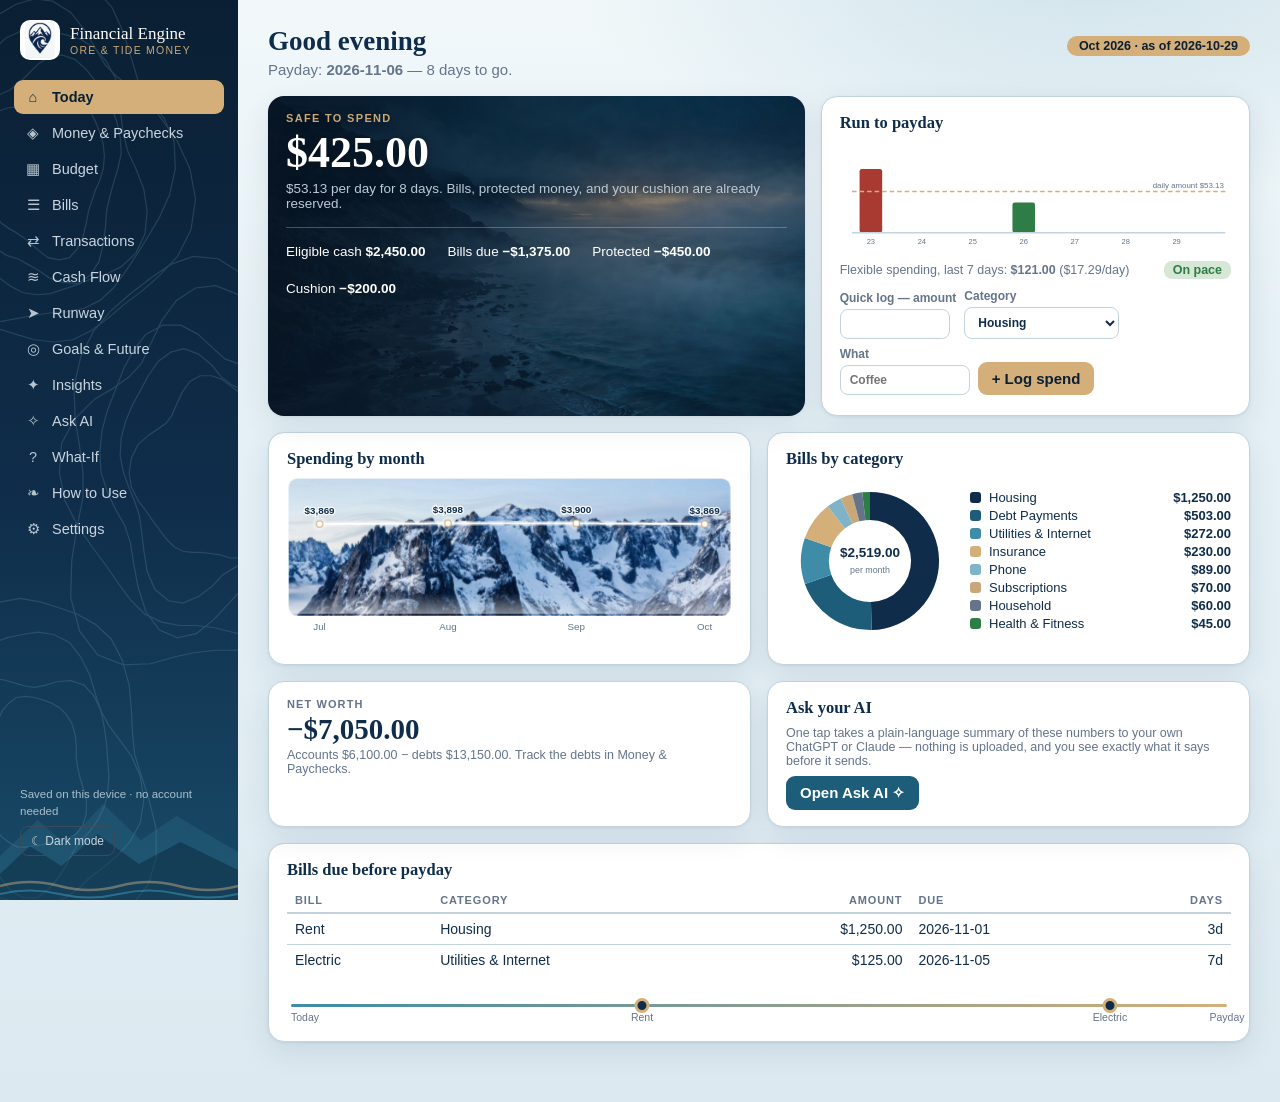
==== commit 7213b585: "Financial Engine v2.4 — Runway, budget pace, whole-month reserve" ====
--- a/index.html
+++ b/index.html
@@ -118,6 +118,8 @@
 textarea#aiText{width:100%;min-height:230px;font-size:13px;line-height:1.5;background:var(--panel2)}
 .rangeGrow{transform-origin:260px 156px;animation:rangeGrow 1.05s cubic-bezier(.22,.75,.3,1) both}
 @keyframes rangeGrow{from{transform:scaleY(.12);opacity:.35}to{transform:scaleY(1);opacity:1}}
+.pkGrow{transform-box:view-box;animation:pkRise .85s cubic-bezier(.22,.75,.3,1) both}
+@keyframes pkRise{from{transform:scaleY(.06);opacity:.25}to{transform:scaleY(1);opacity:1}}
 .fadeIn{animation:fadeIn .8s ease .35s both}
 @keyframes fadeIn{from{opacity:0}to{opacity:1}}
 @media print{.side{display:none}.main{padding:0}.card{box-shadow:none}*{animation:none!important}}
@@ -173,21 +175,21 @@
 /* ---------------- sample data (fictional) ---------------- */
 function sampleData() {
   const bills = [
-    ["Rent", "Housing", 1250, "Monthly", "2026-11-01"],
-    ["Electric", "Utilities & Internet", 125, "Monthly", "2026-11-05"],
-    ["Streaming Bundle", "Subscriptions", 32, "Monthly", "2026-11-09"],
-    ["Music & Apps", "Subscriptions", 18, "Monthly", "2026-11-10"],
-    ["Water & Sewer", "Utilities & Internet", 68, "Monthly", "2026-11-12"],
-    ["Internet", "Utilities & Internet", 79, "Monthly", "2026-11-14"],
-    ["Gym", "Health & Fitness", 45, "Monthly", "2026-11-15"],
-    ["Phone", "Phone", 89, "Monthly", "2026-11-16"],
-    ["Auto Insurance", "Insurance", 230, "Monthly", "2026-11-18"],
-    ["Student Loan", "Debt Payments", 328, "Monthly", "2026-11-20"],
-    ["Credit Card Minimum", "Debt Payments", 175, "Monthly", "2026-11-22"],
-    ["Cloud Storage", "Subscriptions", 240, "Annual", "2026-12-05"],
-    ["Storage Unit", "Household", 180, "Quarterly", "2026-12-12"],
-  ].map(([name, category, amount, freq, due]) =>
-    ({ id: uid(), name, category, amount, freq, due, paid: false }));
+    ["Rent", "Housing", 1250, "Monthly", "2026-11-01", "Bills Checking"],
+    ["Electric", "Utilities & Internet", 125, "Monthly", "2026-11-05", "Bills Checking"],
+    ["Streaming Bundle", "Subscriptions", 32, "Monthly", "2026-11-09", "Everyday Checking"],
+    ["Music & Apps", "Subscriptions", 18, "Monthly", "2026-11-10", "Everyday Checking"],
+    ["Water & Sewer", "Utilities & Internet", 68, "Monthly", "2026-11-12", "Bills Checking"],
+    ["Internet", "Utilities & Internet", 79, "Monthly", "2026-11-14", "Bills Checking"],
+    ["Gym", "Health & Fitness", 45, "Monthly", "2026-11-15", "Everyday Checking"],
+    ["Phone", "Phone", 89, "Monthly", "2026-11-16", "Bills Checking"],
+    ["Auto Insurance", "Insurance", 230, "Monthly", "2026-11-18", "Bills Checking"],
+    ["Student Loan", "Debt Payments", 328, "Monthly", "2026-11-20", "Bills Checking"],
+    ["Credit Card Minimum", "Debt Payments", 175, "Monthly", "2026-11-22", "Bills Checking"],
+    ["Cloud Storage", "Subscriptions", 240, "Annual", "2026-12-05", "Everyday Checking"],
+    ["Storage Unit", "Household", 180, "Quarterly", "2026-12-12", "Bills Checking"],
+  ].map(([name, category, amount, freq, due, acct]) =>
+    ({ id: uid(), name, category, amount, freq, due, paid: false, acct }));
   const cats = [
     ["Housing", 1250], ["Utilities & Internet", 275], ["Groceries", 650], ["Dining", 200],
     ["Transportation", 150], ["Fuel", 180], ["Insurance", 230], ["Phone", 89],
@@ -230,18 +232,18 @@
       { id: uid(), name: "Emergency Savings", balance: 3650.00, counts: false },
     ],
     paychecks: [
-      { id: uid(), date: "2026-07-03", amount: 2440, received: true },
-      { id: uid(), date: "2026-07-17", amount: 2452, received: true },
-      { id: uid(), date: "2026-07-31", amount: 2446, received: true },
-      { id: uid(), date: "2026-08-14", amount: 2455, received: true },
-      { id: uid(), date: "2026-08-28", amount: 2442, received: true },
-      { id: uid(), date: "2026-09-11", amount: 2450, received: true },
-      { id: uid(), date: "2026-09-25", amount: 2448, received: true },
-      { id: uid(), date: "2026-10-09", amount: 2445, received: true },
-      { id: uid(), date: "2026-10-23", amount: 2455, received: true },
-      { id: uid(), date: "2026-11-06", amount: 2450, received: false },
-      { id: uid(), date: "2026-11-20", amount: 2450, received: false },
-      { id: uid(), date: "2026-12-04", amount: 2450, received: false },
+      { id: uid(), date: "2026-07-03", amount: 2440, received: true, acct: "Bills Checking" },
+      { id: uid(), date: "2026-07-17", amount: 2452, received: true, acct: "Bills Checking" },
+      { id: uid(), date: "2026-07-31", amount: 2446, received: true, acct: "Bills Checking" },
+      { id: uid(), date: "2026-08-14", amount: 2455, received: true, acct: "Bills Checking" },
+      { id: uid(), date: "2026-08-28", amount: 2442, received: true, acct: "Bills Checking" },
+      { id: uid(), date: "2026-09-11", amount: 2450, received: true, acct: "Bills Checking" },
+      { id: uid(), date: "2026-09-25", amount: 2448, received: true, acct: "Bills Checking" },
+      { id: uid(), date: "2026-10-09", amount: 2445, received: true, acct: "Bills Checking" },
+      { id: uid(), date: "2026-10-23", amount: 2455, received: true, acct: "Bills Checking" },
+      { id: uid(), date: "2026-11-06", amount: 2450, received: false, acct: "Bills Checking" },
+      { id: uid(), date: "2026-11-20", amount: 2450, received: false, acct: "Bills Checking" },
+      { id: uid(), date: "2026-12-04", amount: 2450, received: false, acct: "Bills Checking" },
     ],
     bills, categories: cats, transactions: tx,
     debts: [
@@ -298,7 +300,11 @@
   const days = Math.max(1, daysBetween(asOf, payday));
   const eligible = S.accounts.filter(a => a.counts)
     .reduce((t, a) => t + (+a.balance || 0), 0);
-  const dueBills = S.bills.filter(b => !b.paid && b.due >= asOf && b.due < payday);
+  const monthStart = asOf.slice(0, 8) + "01";
+  const monthEnd = addDays(addMonths(monthStart, 1), -1);
+  const dueBills = S.settings.stsMonthWindow
+    ? S.bills.filter(b => !b.paid && b.due >= monthStart && b.due <= monthEnd)
+    : S.bills.filter(b => !b.paid && b.due >= asOf && b.due < payday);
   const billsDue = dueBills.reduce((t, b) => t + (+b.amount || 0), 0);
   const protectedDue = S.future.filter(f => f.due >= asOf && f.due < payday)
     .reduce((t, f) => t + Math.max(0, (+f.target || 0) - (+f.saved || 0)), 0);
@@ -428,72 +434,121 @@
 }
 </script>
 <script>
-const MTN_IMG = "[data-uri]";
+const MTN_IMG = "[data-uri]";
+const MTN_CREST = [0.4242,0.4241,0.4241,0.424,0.424,0.4239,0.4238,0.4238,0.4237,0.4236,0.4236,0.4235,0.4235,0.4235,0.4234,0.4234,0.4234,0.4234,0.4234,0.4234,0.4234,0.4234,0.4234,0.4234,0.4234,0.4234,0.4235,0.4235,0.4235,0.4235,0.4236,0.4236,0.4237,0.4238,0.4238,0.4239,0.424,0.4242,0.4243,0.4245,0.4246,0.4249,0.4251,0.4254,0.4257,0.4261,0.4266,0.4271,0.4276,0.4282,0.4289,0.4296,0.4303,0.4311,0.432,0.4328,0.4337,0.4347,0.4357,0.4367,0.4377,0.4388,0.4399,0.441,0.4421,0.4432,0.4444,0.4456,0.4468,0.448,0.4493,0.4506,0.4519,0.4533,0.4547,0.4561,0.4575,0.459,0.4605,0.462,0.4635,0.465,0.4665,0.4681,0.4696,0.4711,0.4725,0.474,0.4753,0.4766,0.4779,0.479,0.4801,0.481,0.4819,0.4827,0.4834,0.484,0.4844,0.4848,0.4851,0.4853,0.4854,0.4854,0.4853,0.4852,0.485,0.4847,0.4844,0.484,0.4835,0.4829,0.4822,0.4815,0.4806,0.4797,0.4786,0.4775,0.4762,0.4748,0.4734,0.4718,0.4701,0.4683,0.4664,0.4645,0.4624,0.4603,0.4582,0.456,0.4537,0.4514,0.4491,0.4468,0.4445,0.4422,0.4399,0.4376,0.4354,0.4332,0.431,0.4289,0.4269,0.425,0.4231,0.4213,0.4196,0.4179,0.4163,0.4148,0.4133,0.4118,0.4104,0.4091,0.4078,0.4067,0.4056,0.4046,0.4037,0.403,0.4023,0.4017,0.4013,0.4009,0.4006,0.4004,0.4003,0.4002,0.4002,0.4002,0.4002,0.4003,0.4004,0.4005,0.4006,0.4007,0.4008,0.4009,0.401,0.401,0.4011,0.4011,0.4012,0.4012,0.4012,0.4013,0.4013,0.4013,0.4013,0.4013,0.4013,0.4013,0.4013,0.4013,0.4013,0.4012,0.4012,0.4011,0.4009,0.4006,0.4002,0.3998,0.3993,0.3988,0.3983,0.3978,0.3973,0.3969,0.3964,0.3961,0.3959,0.3958,0.3959,0.3961,0.3964,0.3969,0.3975,0.3981,0.3989,0.3998,0.4009,0.4021,0.4035,0.4051,0.4068,0.4086,0.4106,0.4128,0.415,0.4173,0.4198,0.4223,0.4248,0.4275,0.4302,0.4328,0.4355,0.4381,0.4407,0.4432,0.4459,0.4485,0.4513,0.4542,0.4572,0.4604,0.4635,0.4667,0.4698,0.4729,0.4757,0.4785,0.481,0.4834,0.4856,0.4875,0.4892,0.4906,0.4918,0.4928,0.4936,0.4944,0.4951,0.4957,0.4962,0.4966,0.4967,0.4966,0.4962,0.4956,0.4947,0.4937,0.4925,0.4911,0.4895,0.4878,0.486,0.484,0.4819,0.4797,0.4775,0.4753,0.4731,0.471,0.4688,0.4666,0.4642,0.4617,0.4591,0.4563,0.4534,0.4505,0.4474,0.4444,0.4414,0.4386,0.4358,0.4331,0.4306,0.4283,0.4261,0.4241,0.4223,0.4205,0.4189,0.4174,0.4158,0.4143,0.4127,0.4111,0.4096,0.4082,0.407,0.4058,0.4048,0.4039,0.403,0.4022,0.4014,0.4007,0.4,0.3993,0.3987,0.398,0.3974,0.3968,0.3962,0.3957,0.3951,0.3947,0.3944,0.3941,0.3941,0.3942,0.3945,0.3948,0.3954,0.396,0.3967,0.3974,0.3982,0.399,0.3997,0.4005,0.4012,0.4018,0.4024,0.4029,0.4034,0.4039,0.4043,0.4047,0.4051,0.4055,0.4059,0.4063,0.4068,0.4072,0.4077,0.4082,0.4088,0.4095,0.4102,0.411,0.4118,0.4127,0.4137,0.4147,0.4157,0.4168,0.4179,0.419,0.42,0.421,0.4218,0.4226,0.4233,0.4238,0.4243,0.4246,0.4249,0.4251,0.4252,0.4253,0.4254,0.4255,0.4257,0.4259,0.4261,0.4265,0.4269,0.4274,0.4281,0.4288,0.4297,0.4306,0.4317,0.4329,0.4341,0.4354,0.4368,0.4383,0.4397,0.4411,0.4425,0.4438,0.445,0.4462,0.4473,0.4484,0.4495,0.4505,0.4516,0.4526,0.4537,0.4547,0.4558,0.4569,0.458,0.4591,0.4602,0.4614,0.4626,0.4637,0.4649,0.466,0.4672,0.4683,0.4694,0.4704,0.4714,0.4722,0.473,0.4737,0.4742,0.4746,0.4749,0.4751,0.4752,0.4751,0.4749,0.4747,0.4743,0.4738,0.4732,0.4726,0.4719,0.4712,0.4705,0.4699,0.4694,0.4689,0.4685,0.468,0.4676,0.4672,0.4668,0.4664,0.4661,0.4657,0.4655,0.4653,0.4652,0.4651,0.4652,0.4654,0.4657,0.4661,0.4666,0.4672,0.4679,0.4686,0.4693,0.4701,0.4709,0.4717,0.4726,0.4736,0.4747,0.4758,0.477,0.4782,0.4794,0.4806,0.4819,0.4832,0.4845,0.4858,0.4872,0.4884,0.4897,0.4908,0.4919,0.493,0.4939,0.4948,0.4957,0.4966,0.4973,0.4981,0.499,0.4998,0.5008,0.5017,0.5026,0.5034,0.5043,0.505,0.5057,0.5063,0.5068,0.5072,0.5075,0.5077,0.5078,0.5079,0.5079,0.508,0.508,0.508];
+let MTN_READY = false, _warpCache = { key: null, url: null };
+const MTN_IMG_OBJ = (typeof Image !== "undefined") ? new Image() : null;
+if (MTN_IMG_OBJ) {
+  MTN_IMG_OBJ.onload = () => { MTN_READY = true; _warpCache = { key: null, url: null };
+    try { const ae = document.activeElement;
+      if (typeof render === "function" && (!ae || !["INPUT", "TEXTAREA", "SELECT"].includes(ae.tagName))) render();
+    } catch (e) {} };
+  MTN_IMG_OBJ.src = MTN_IMG;
+}
 /* ---------------- charts (inline SVG) ---------------- */
-function barChartSVG(pairs, color) {
+function builtRangeSVG(pairs, color) {
   const w = 520, h = 196, base = 158, max = Math.max(...pairs.map(p => p[1]), 1);
   const n = pairs.length, x0 = 38, x1 = w - 32;
   const px = i => n === 1 ? (x0 + x1) / 2 : x0 + i * ((x1 - x0) / (n - 1));
   const py = v => base - Math.max(10, (v / max) * 104);
+  const J = (i, k) => { const x = Math.sin(i * 127.1 + k * 311.7) * 43758.5453; return x - Math.floor(x); };
   const saddle = i => {
     const mx = (px(i) + px(i + 1)) / 2;
     const sy = Math.min(base - 6, Math.max(py(pairs[i][1]), py(pairs[i + 1][1])) + 22);
     return [mx, sy];
   };
-  const scaled = (scale, lift) => {
+  const seg = n > 1 ? (x1 - x0) / (n - 1) : 120;
+  let clips = "", peaksSvg = "", crestPts = [];
+  pairs.forEach(([lab, v], i) => {
+    const ax = px(i), ay = py(v);
+    const [lsx, lsy] = i > 0 ? saddle(i - 1) : [ax - seg * 0.62, Math.min(base - 8, ay + 24)];
+    const [rsx, rsy] = i < n - 1 ? saddle(i) : [ax + seg * 0.62, Math.min(base - 8, ay + 24)];
+    // crag points along each slope (deterministic jitter) — the crest runs through them
+    const crag = (x1p, y1p, x2p, y2p, side) => {
+      const t1 = 0.36, t2 = 0.7;
+      const p1 = [x1p + (x2p - x1p) * t1 + (J(i, side) - 0.5) * 5, y1p + (y2p - y1p) * t1 + 2 + J(i, side + 2) * 4];
+      const p2 = [x1p + (x2p - x1p) * t2 + (J(i, side + 4) - 0.5) * 5, y1p + (y2p - y1p) * t2 + 1 + J(i, side + 6) * 3];
+      return [p1, p2];
+    };
+    const [L1, L2] = crag(ax, ay, lsx, lsy, 1);
+    const [R1, R2] = crag(ax, ay, rsx, rsy, 11);
+    const polyPts = [[ax, ay], R1, R2, [rsx, rsy], [rsx, base], [lsx, base], [lsx, lsy], L2, L1]
+      .map(p => p.map(q => (+q).toFixed(1)).join(",")).join(" ");
+    clips += `<clipPath id="pk${i}"><polygon points="${polyPts}"/></clipPath>`;
+    // inner facet anchors
+    const inL = [ax - seg * 0.16, ay + (base - ay) * 0.52], inR = [ax + seg * 0.17, ay + (base - ay) * 0.5];
+    const midB = [ax + (J(i, 21) - 0.5) * 8, base - 4];
+    // snow cap: hugs the crest near the apex, jagged snowline
+    const t = 0.30;
+    const sL = [ax + (L1[0] - ax) * t / 0.36 * 0.36, 0]; // placeholder, computed below
+    const capL1 = [ax + (L1[0] - ax) * 0.85, ay + (L1[1] - ay) * 0.85];
+    const capL2 = [ax + (L2[0] - ax) * 0.52, ay + (L2[1] - ay) * 0.52];
+    const capR1 = [ax + (R1[0] - ax) * 0.85, ay + (R1[1] - ay) * 0.85];
+    const capR2 = [ax + (R2[0] - ax) * 0.52, ay + (R2[1] - ay) * 0.52];
+    const notch = [ax + (J(i, 31) - 0.5) * 7, ay + (base - ay) * 0.30];
+    const snow = `${ax},${ay} ${capR1.map(q => q.toFixed(1)).join(",")} ${capR2.map(q => q.toFixed(1)).join(",")} ${notch.map(q => q.toFixed(1)).join(",")} ${capL2.map(q => q.toFixed(1)).join(",")} ${capL1.map(q => q.toFixed(1)).join(",")}`;
+    peaksSvg += `<g clip-path="url(#pk${i})">
+      <polygon points="${polyPts}" fill="url(#rockGrad)"></polygon>
+      <polygon points="${ax},${ay} ${R1.map(q => q.toFixed(1)).join(",")} ${inR.map(q => q.toFixed(1)).join(",")}" fill="#FFFFFF" opacity=".10"></polygon>
+      <polygon points="${ax},${ay} ${inR.map(q => q.toFixed(1)).join(",")} ${midB.map(q => q.toFixed(1)).join(",")} ${rsx},${base}" fill="#081826" opacity=".20"></polygon>
+      <polygon points="${ax},${ay} ${inL.map(q => q.toFixed(1)).join(",")} ${L1.map(q => q.toFixed(1)).join(",")}" fill="#D4AF7A" opacity=".10"></polygon>
+      <polygon points="${inL.map(q => q.toFixed(1)).join(",")} ${inR.map(q => q.toFixed(1)).join(",")} ${midB.map(q => q.toFixed(1)).join(",")}" fill="#081826" opacity=".08"></polygon>
+      <polygon points="${snow}" fill="#FFFFFF" opacity=".96"></polygon>
+      <polygon points="${ax},${ay} ${capR1.map(q => q.toFixed(1)).join(",")} ${notch.map(q => q.toFixed(1)).join(",")}" fill="#C9DCE8" opacity=".8"></polygon>
+    </g>`;
+    crestPts.push([ax, ay]);
+  });
+  // background ranges: the same graph, farther away
+  const bgRange = (scale, lift) => {
     let d = `M6 ${base}`;
     pairs.forEach(([lab, v], i) => {
       if (i > 0) { const [mx, sy] = saddle(i - 1);
         d += ` L${mx.toFixed(1)} ${(base - (base - sy) * scale - lift).toFixed(1)}`; }
       d += ` L${px(i).toFixed(1)} ${(base - (base - py(v)) * scale - lift).toFixed(1)}`;
     });
-    return { area: d + ` L${w - 4} ${base} Z`, line: d };
+    return d + ` L${w - 4} ${base} Z`;
   };
-  const pts = pairs.map(([lab, v], i) => [px(i), py(v)]);
-  let front = `M6 ${base}`, frontLine = `M6 ${base}`;
-  pairs.forEach(([lab, v], i) => {
-    if (i > 0) {
-      const [sx, sy] = saddle(i - 1);
-      const c1x = pts[i - 1][0] + (sx - pts[i - 1][0]) * 0.55, c1y = Math.min(base - 4, pts[i - 1][1] + (sy - pts[i - 1][1]) * 0.42 + 7);
-      const c2x = sx + (pts[i][0] - sx) * 0.45, c2y = Math.min(base - 4, sy + (pts[i][1] - sy) * 0.35 + 5);
-      front += ` L${c1x.toFixed(1)} ${c1y.toFixed(1)} L${sx.toFixed(1)} ${sy.toFixed(1)} L${c2x.toFixed(1)} ${c2y.toFixed(1)}`;
-      frontLine += ` L${c1x.toFixed(1)} ${c1y.toFixed(1)} L${sx.toFixed(1)} ${sy.toFixed(1)} L${c2x.toFixed(1)} ${c2y.toFixed(1)}`;
-    }
-    front += ` L${pts[i][0].toFixed(1)} ${pts[i][1].toFixed(1)}`;
-    frontLine += ` L${pts[i][0].toFixed(1)} ${pts[i][1].toFixed(1)}`;
-  });
-  const frontArea = front + ` L${w - 4} ${base} Z`;
+  // foothills + pines along the base
+  let hills = `M4 ${base} L4 ${base - 9}`;
+  for (let x = 4; x <= w - 4; x += 32) hills += ` Q ${x + 16} ${base - 16 - J(x, 3) * 6} ${x + 32} ${base - 9}`;
+  hills += ` L${w - 4} ${base} Z`;
+  let pines = "";
+  for (let k = 0; k < 14; k++) {
+    const tx = 18 + J(k, 41) * (w - 40), th = 7 + J(k, 43) * 6, ty = base - 8 - J(k, 47) * 5;
+    pines += `<path d="M${tx.toFixed(1)} ${ty.toFixed(1)} l${(th * 0.42).toFixed(1)} ${th.toFixed(1)} h${(-th * 0.84).toFixed(1)} Z" fill="#123B34"></path>`;
+  }
   let labels = "";
   pairs.forEach(([lab, v], i) => {
     labels += `<text x="${px(i)}" y="${base + 21}" text-anchor="middle" font-size="11.5" fill="var(--ink2)">${esc(lab)}</text>
-      <text x="${px(i)}" y="${py(v) - 11}" text-anchor="middle" font-size="11.5" font-weight="700" fill="var(--ink)" style="paint-order:stroke;stroke:rgba(255,255,255,.8);stroke-width:3">$${Math.round(v).toLocaleString()}</text>`;
+      <text x="${px(i)}" y="${py(v) - 11}" text-anchor="middle" font-size="11.5" font-weight="700" fill="var(--ink)" style="paint-order:stroke;stroke:rgba(255,255,255,.85);stroke-width:3">$${Math.round(v).toLocaleString()}</text>`;
   });
   const sunX = px(n - 1), sunY = Math.max(16, py(pairs[n - 1][1]) - 24);
-  const far = scaled(0.52, 14), mid = scaled(0.78, 6);
   const shore = `M6 ${base + 5} Q 42 ${base - 1} 78 ${base + 5} T 150 ${base + 5} T 222 ${base + 5} T 294 ${base + 5} T 366 ${base + 5} T 438 ${base + 5} T 510 ${base + 5}`;
-  return `<svg viewBox="0 0 ${w} ${h}" width="100%" role="img" aria-label="Spending by month — a real mountain range that grows and shrinks with your spending">
+  // wrap each peak's group for the staggered build
+  const pkGroups = peaksSvg.split("</g>").filter(x => x.trim()).map((g, i) =>
+    `<g class="pkGrow" style="transform-origin:${px(i)}px ${base}px;animation-delay:${i * 110}ms">${g}</g>`).join("");
+  return `<svg viewBox="0 0 ${w} ${h}" width="100%" role="img" aria-label="Spending by month — a mountain range built from your finances; each peak is a month">
     <defs>
       <linearGradient id="skyGrad" x1="0" y1="0" x2="0" y2="1">
-        <stop offset="0" stop-color="#DCEBF3"/><stop offset=".7" stop-color="#EFF5F8"/><stop offset="1" stop-color="#F7ECD9"/>
+        <stop offset="0" stop-color="#D7E7F0"/><stop offset=".72" stop-color="#EFF5F8"/><stop offset="1" stop-color="#F7ECD9"/>
       </linearGradient>
-      <linearGradient id="frontShade" x1="0" y1="0" x2="0" y2="1">
-        <stop offset="0" stop-color="#0F2D4A" stop-opacity="0"/><stop offset="1" stop-color="#0F2D4A" stop-opacity=".34"/>
+      <linearGradient id="rockGrad" gradientUnits="userSpaceOnUse" x1="0" y1="30" x2="0" y2="${base}">
+        <stop offset="0" stop-color="#47647E"/><stop offset=".5" stop-color="#2C4A63"/><stop offset="1" stop-color="#16283C"/>
+      </linearGradient>
+      <linearGradient id="farGrad" gradientUnits="userSpaceOnUse" x1="0" y1="40" x2="0" y2="${base}">
+        <stop offset="0" stop-color="#9DBFD2"/><stop offset="1" stop-color="#6E97AE"/>
       </linearGradient>
       <filter id="mistBlur" x="-20%" y="-60%" width="140%" height="220%"><feGaussianBlur stdDeviation="5"/></filter>
-      <clipPath id="clipFar"><path d="${far.area}"/></clipPath>
-      <clipPath id="clipMid"><path d="${mid.area}"/></clipPath>
-      <clipPath id="clipFront"><path d="${frontArea}"/></clipPath>
+      ${clips}
     </defs>
     <rect x="2" y="2" width="${w - 4}" height="${base}" rx="10" fill="url(#skyGrad)"></rect>
-    <circle cx="${sunX}" cy="${sunY}" r="17" fill="#D4AF7A" opacity=".28"></circle>
+    <circle cx="${sunX}" cy="${sunY}" r="17" fill="#D4AF7A" opacity=".30"></circle>
     <circle cx="${sunX}" cy="${sunY}" r="8.5" fill="#D4AF7A"></circle>
-    <g class="rangeGrow">
-      <g clip-path="url(#clipFar)"><image href="${MTN_IMG}" x="0" y="0" width="${w}" height="${h}" preserveAspectRatio="xMidYMin slice" opacity=".55"></image><rect x="0" y="0" width="${w}" height="${h}" fill="#DCEBF3" opacity=".5"></rect></g>
-      <g clip-path="url(#clipMid)"><image href="${MTN_IMG}" x="-60" y="0" width="${w}" height="${h}" preserveAspectRatio="xMidYMin slice" opacity=".8"></image><rect x="0" y="0" width="${w}" height="${h}" fill="#5E93AC" opacity=".32"></rect></g>
-      <g clip-path="url(#clipFront)"><image href="${MTN_IMG}" x="-130" y="0" width="${w}" height="${h}" preserveAspectRatio="xMidYMin slice"></image><rect x="0" y="0" width="${w}" height="${h}" fill="url(#frontShade)"></rect></g>
-      <path d="${frontLine}" fill="none" stroke="#0A1F33" stroke-width="1.6" opacity=".55"></path>
-      <ellipse cx="${w * 0.42}" cy="${base - 30}" rx="150" ry="9" fill="#FFFFFF" opacity=".18" filter="url(#mistBlur)"></ellipse>
-    </g>
+    <path d="${bgRange(0.52, 15)}" fill="url(#farGrad)" opacity=".55"></path>
+    <path d="${bgRange(0.76, 7)}" fill="url(#farGrad)" opacity=".8"></path>
+    ${pkGroups}
+    <ellipse cx="${w * 0.4}" cy="${base - 30}" rx="150" ry="8" fill="#FFFFFF" opacity=".14" filter="url(#mistBlur)"></ellipse>
+    <path d="${hills}" fill="#1D5049"></path>${pines}
     <path d="${shore}" stroke="var(--teal)" stroke-width="2" fill="none" opacity=".65"></path>
     <g class="fadeIn">${labels}</g></svg>`;
 }
@@ -547,10 +602,207 @@
     <line x1="16" y1="${base}" x2="${w - 8}" y2="${base}" stroke="var(--line)" stroke-width="2"/>${labels}</svg>`;
 }
 
+function warpRangeURL(pairs) {
+  const key = JSON.stringify(pairs);
+  if (_warpCache.key === key && _warpCache.url) return _warpCache;
+  const W = 1040, H = 392, base = 158, w = 520;
+  const max = Math.max(...pairs.map(p => p[1]), 1);
+  const n = pairs.length, x0 = 38, x1 = w - 32;
+  const px = i => n === 1 ? (x0 + x1) / 2 : x0 + i * ((x1 - x0) / (n - 1));
+  const py = v => base - Math.max(10, (v / max) * 104);
+  const dataY = x => {
+    if (n === 1 || x <= px(0)) return py(pairs[0][1]);
+    if (x >= px(n - 1)) return py(pairs[n - 1][1]);
+    for (let i = 0; i < n - 1; i++) if (x <= px(i + 1)) {
+      const t = (x - px(i)) / (px(i + 1) - px(i));
+      return py(pairs[i][1]) + (py(pairs[i + 1][1]) - py(pairs[i][1])) * t;
+    }
+    return py(pairs[n - 1][1]);
+  };
+  const img = MTN_IMG_OBJ, iw = img.naturalWidth, ih = img.naturalHeight;
+  if (!iw || !ih) return null;
+  // pass 1: desired crest per output column (2px steps -> 520 columns)
+  const cols = 520, want = new Array(cols), srcC = new Array(cols);
+  for (let c = 0; c < cols; c++) {
+    const u = c / cols, chartX = u * w;
+    const crestF = MTN_CREST[Math.min(519, Math.floor(u * 520))];
+    srcC[c] = crestF * ih;
+    let dyC = dataY(chartX) * 2;
+    const nat = H / ih, tS = (H - dyC) / Math.max(1, ih - srcC[c]);
+    want[c] = H - Math.min(nat * 1.9, Math.max(nat * 0.55, tS)) * (ih - srcC[c]);
+  }
+  // smooth the achieved crest so scale changes stay gradual (no smearing)
+  const smooth = a => a.map((v, i) => {
+    let sum = 0, cnt = 0;
+    for (let k = -8; k <= 8; k++) { const j = i + k; if (j >= 0 && j < cols) { sum += a[j]; cnt++; } }
+    return sum / cnt;
+  });
+  const got = smooth(smooth(want));
+  // pass 2: draw
+  const cv = document.createElement("canvas"); cv.width = W; cv.height = H;
+  const cx2 = cv.getContext && cv.getContext("2d");
+  if (!cx2) return null;
+  for (let c = 0; c < cols; c++) {
+    const X = c * 2, u = c / cols;
+    const sx = u * (iw - 1), syC = srcC[c], dyC = got[c];
+    if (dyC > 1) {
+      if (syC > 1) cx2.drawImage(img, sx, 0, 1.6, syC, X, 0, 2.6, dyC);
+      else { cx2.fillStyle = "#D7E7F0"; cx2.fillRect(X, 0, 2.6, dyC); }
+    }
+    const sh = ih - syC, dh = H - dyC;
+    if (sh > 1 && dh > 1) cx2.drawImage(img, sx, syC, 1.6, sh, X, dyC, 2.6, dh);
+  }
+  const crestChart = got.map(v => v / 2);
+  _warpCache = { key, url: cv.toDataURL("image/png"),
+    crestAt: x => {
+      const c = Math.max(0, Math.min(cols - 1, Math.round(x / w * cols)));
+      return crestChart[c];
+    },
+    dataY, px, py };
+  return _warpCache;
+}
+
+function barChartSVG(pairs, color) {
+  let wr = null;
+  try { if (MTN_READY) wr = warpRangeURL(pairs); } catch (e) { wr = null; }
+  if (!wr || !wr.url) return builtRangeSVG(pairs, color);
+  const w = 520, h = 196, base = 158;
+  const n = pairs.length, px = wr.px, py = wr.py;
+  // the line: follows the achieved crest, ramp-corrected to hit each data point exactly
+  let linePts = [];
+  const segStep = 6;
+  for (let i = 0; i < n; i++) {
+    const xa = px(i), ya = py(pairs[i][1]);
+    linePts.push(`${xa},${ya}`);
+    if (i < n - 1) {
+      const xb = px(i + 1), yb = py(pairs[i + 1][1]);
+      const offA = wr.crestAt(xa) - ya, offB = wr.crestAt(xb) - yb;
+      for (let x = xa + segStep; x < xb; x += segStep) {
+        const t = (x - xa) / (xb - xa);
+        linePts.push(`${x},${(wr.crestAt(x) - (offA + (offB - offA) * t)).toFixed(1)}`);
+      }
+    }
+  }
+  const line = linePts.join(" ");
+  let dots = "", labels = "";
+  pairs.forEach(([lab, v], i) => {
+    dots += `<circle cx="${px(i)}" cy="${py(v)}" r="8" fill="#FFFFFF" opacity=".30"></circle><circle cx="${px(i)}" cy="${py(v)}" r="3.8" fill="#FFFFFF" stroke="#D4AF7A" stroke-width="1.3"></circle>`;
+    labels += `<text x="${px(i)}" y="${base + 21}" text-anchor="middle" font-size="11.5" fill="var(--ink2)">${esc(lab)}</text>
+      <text x="${px(i)}" y="${py(v) - 12}" text-anchor="middle" font-size="11.5" font-weight="700" fill="var(--ink)" style="paint-order:stroke;stroke:rgba(255,255,255,.85);stroke-width:3">$${Math.round(v).toLocaleString()}</text>`;
+  });
+  return `<svg viewBox="0 0 ${w} ${h}" width="100%" role="img" aria-label="Spending by month — the crest of a real mountain range traces your spending">
+    <defs>
+      <clipPath id="chartClip"><rect x="2" y="2" width="${w - 4}" height="${base + 2}" rx="10"/></clipPath>
+      <linearGradient id="baseFade" x1="0" y1="0" x2="0" y2="1">
+        <stop offset="0" stop-color="#FFFFFF" stop-opacity="0"/><stop offset="1" stop-color="#FFFFFF" stop-opacity=".5"/>
+      </linearGradient>
+    </defs>
+    <rect x="2" y="2" width="${w - 4}" height="${base}" rx="10" fill="#D7E7F0"></rect>
+    <g class="rangeGrow">
+      <g clip-path="url(#chartClip)"><image href="${wr.url}" x="0" y="0" width="${w}" height="${h}" prese